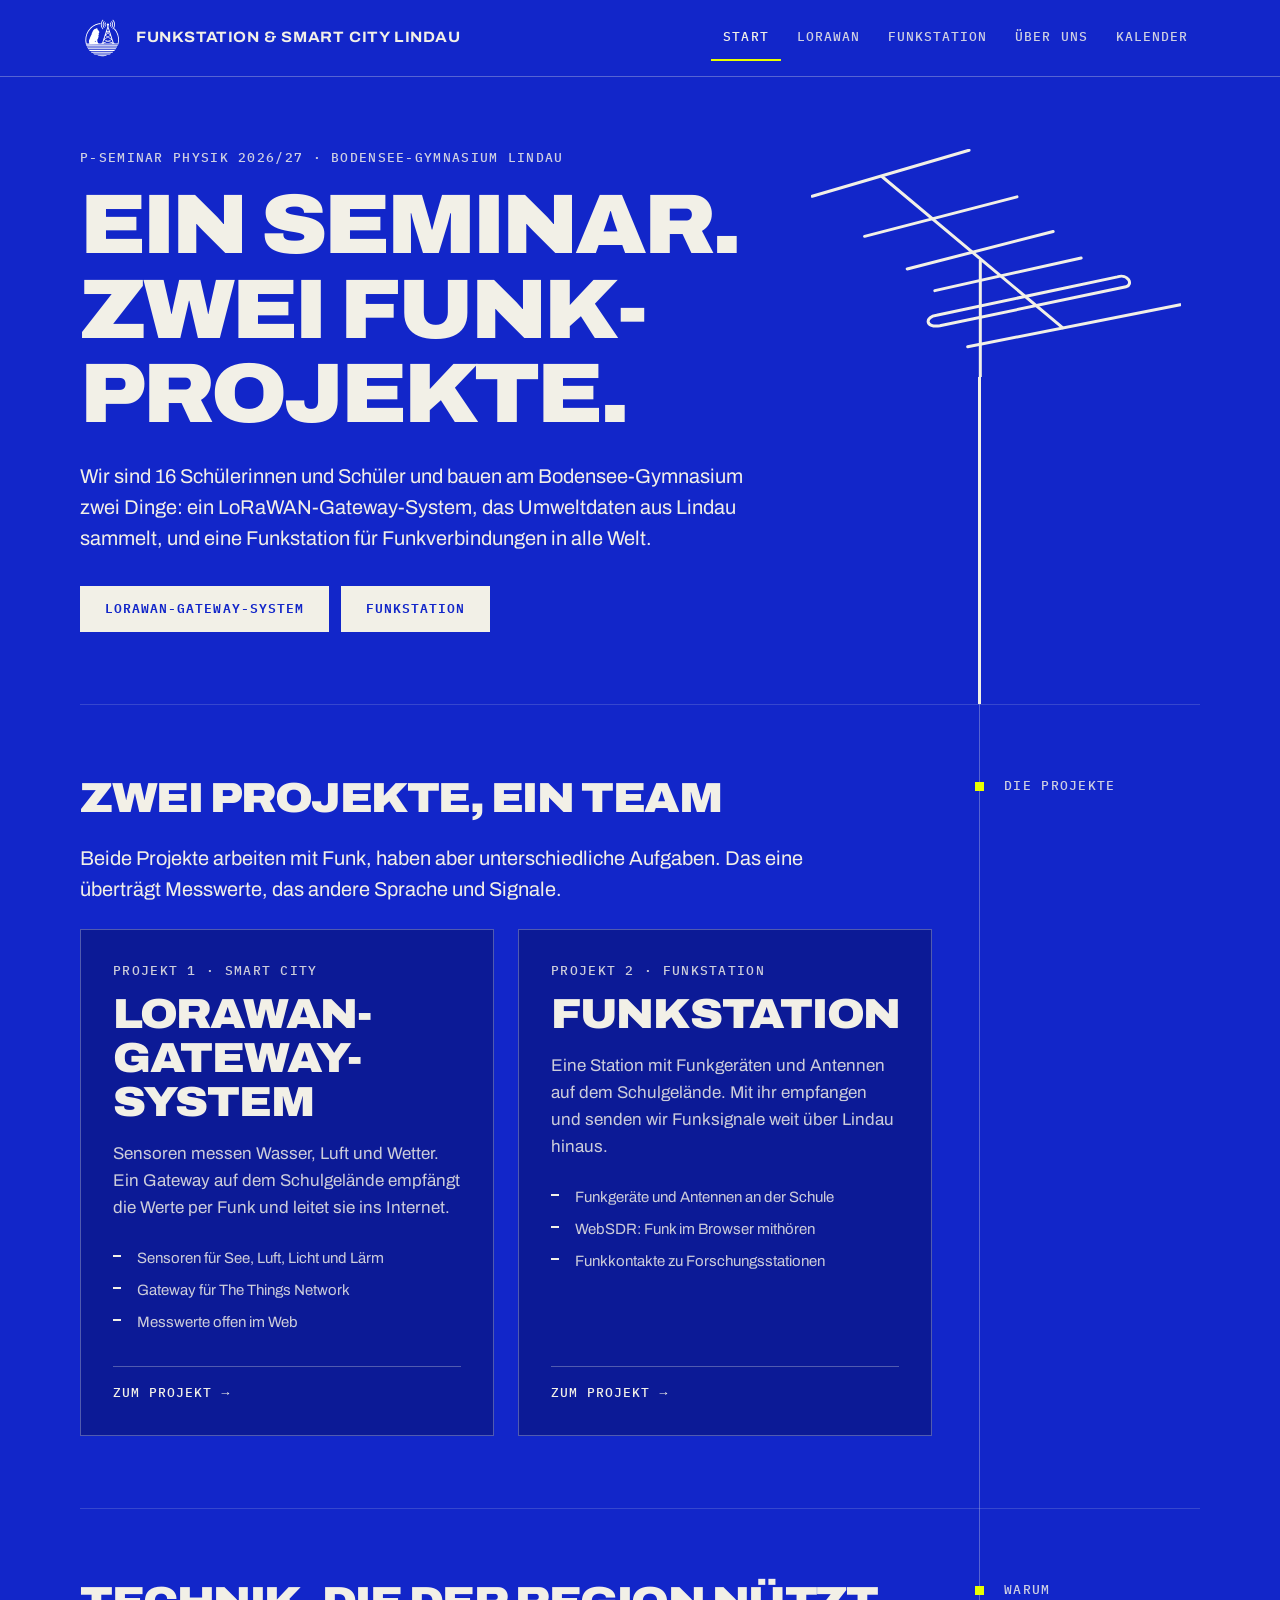
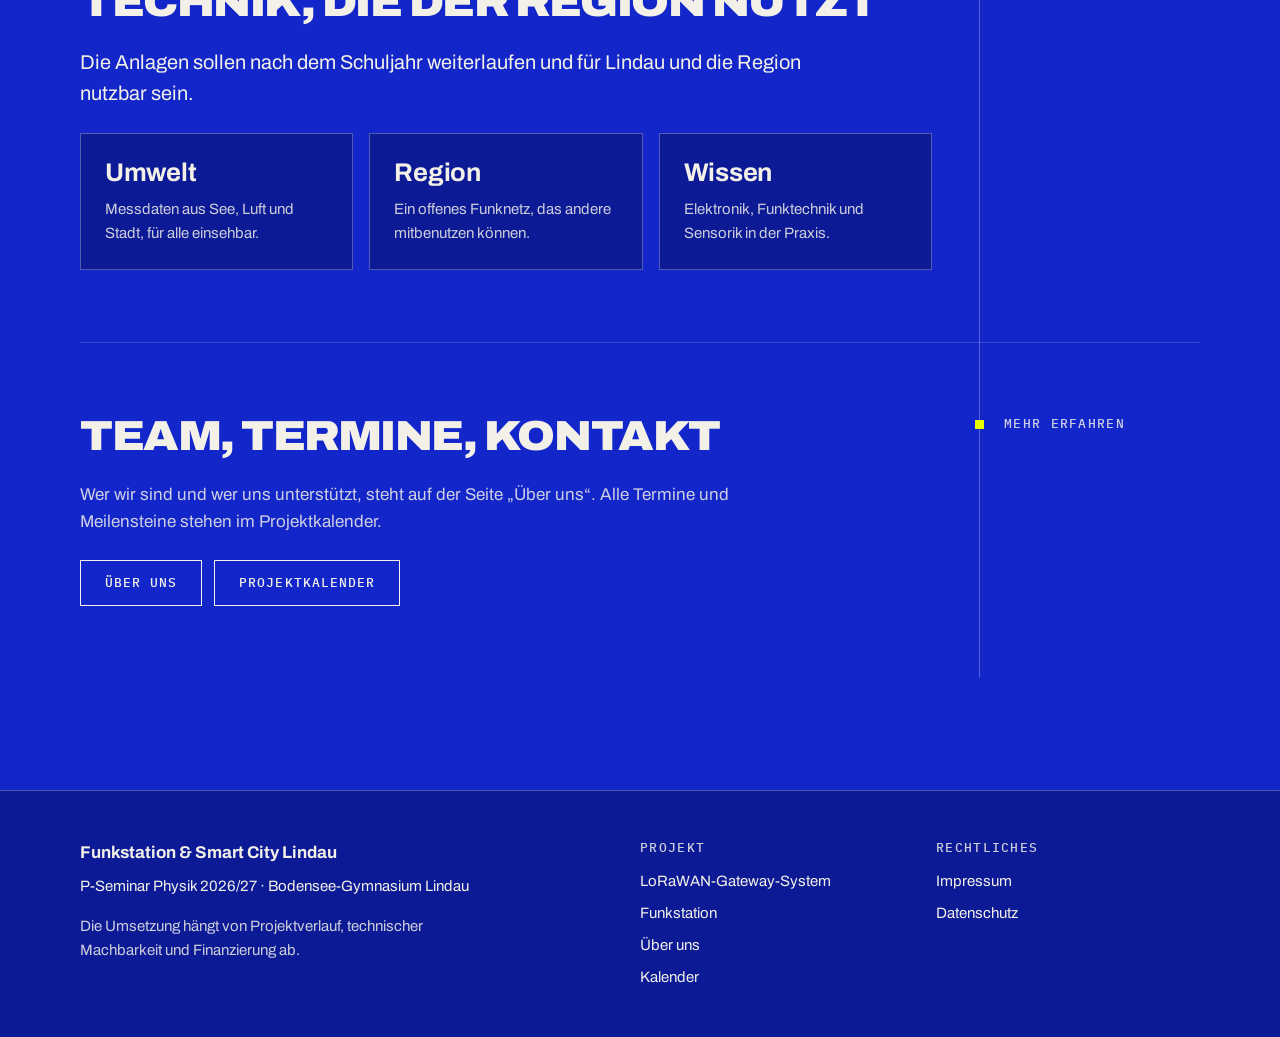
==== index.html @ a776b99c "initial commit" ====
<!doctype html>
<html lang="de">
  <head>
    <meta charset="UTF-8" />
    <meta name="viewport" content="width=device-width, initial-scale=1.0" />
    <meta name="theme-color" content="#1226c9" />
    <meta
      name="description"
      content="Das P-Seminar Physik am Bodensee-Gymnasium Lindau baut zwei Projekte: ein LoRaWAN-Gateway-System für Umweltdaten und eine Funkstation."
    />
    <title>Funkstation &amp; Smart City Lindau — Zwei Funkprojekte am Bodensee-Gymnasium</title>
    <link rel="icon" type="image/svg+xml" href="logoblue.svg" />
    <meta property="og:type" content="website" />
    <meta property="og:site_name" content="Funkstation &amp; Smart City Lindau" />
    <meta property="og:locale" content="de_DE" />
    <meta property="og:title" content="Funkstation &amp; Smart City Lindau" />
    <meta
      property="og:description"
      content="Zwei Projekte des P-Seminars Physik am Bodensee-Gymnasium Lindau: ein LoRaWAN-Gateway-System für Umweltdaten und eine Funkstation."
    />
    <link rel="stylesheet" href="assets/fonts/fonts.css" />
    <link rel="stylesheet" href="assets/css/tokens.css" />
    <link rel="stylesheet" href="assets/css/base.css" />
    <link rel="stylesheet" href="assets/css/content.css" />
    <link rel="stylesheet" href="assets/css/home.css" />
    <script src="assets/js/site.js" defer></script>
  </head>
  <body>
    <a class="skip-link" href="#main">Zum Inhalt springen</a>

    <header class="site-header">
      <div class="shell site-header__inner">
        <a class="brand" href="index.html">
          <img class="brand__mark" src="logoblue.svg" width="44" height="44" alt="" />
          <span>Funkstation &amp; Smart City Lindau</span>
        </a>
        <button class="btn nav-toggle" type="button" aria-expanded="false" aria-controls="site-nav">Menü</button>
        <nav class="site-nav" id="site-nav" aria-label="Hauptnavigation">
          <a href="index.html" aria-current="page">Start</a>
          <a href="lorawan.html">LoRaWAN</a>
          <a href="funkstation.html">Funkstation</a>
          <a href="ueber-uns.html">Über uns</a>
          <a href="kalender.html">Kalender</a>
        </nav>
      </div>
    </header>

    <main id="main">
      <div class="shell hero">
        <div class="hero__copy">
          <p class="label">P-Seminar Physik 2026/27 · Bodensee-Gymnasium Lindau</p>
          <h1>Ein Seminar. Zwei Funk&shy;projekte.</h1>
          <p class="lead">
            Wir sind 16 Schülerinnen und Schüler und bauen am Bodensee-Gymnasium zwei Dinge: ein
            LoRaWAN-Gateway-System, das Umweltdaten aus Lindau sammelt, und eine Funkstation für
            Funkverbindungen in alle Welt.
          </p>
          <div class="btn-row">
            <a class="btn btn--solid" href="lorawan.html">LoRaWAN-Gateway-System</a>
            <a class="btn btn--solid" href="funkstation.html">Funkstation</a>
          </div>
        </div>

        <div class="hero__antenna" aria-hidden="true">
          <svg viewBox="0 0 618 380" fill="none" stroke="currentColor" stroke-width="3" stroke-linecap="round">
            <path d="M118.19 45.8074L419.19 297.806" vector-effect="non-scaling-stroke" />
            <path d="M2.00049 78.7375L263.391 2.00052" vector-effect="non-scaling-stroke" />
            <path d="M89.2905 145.574L343.331 79.7176" vector-effect="non-scaling-stroke" />
            <path d="M160.33 199.975L403.62 137.556" vector-effect="non-scaling-stroke" />
            <path d="M206.41 236.051L450.26 181.649" vector-effect="non-scaling-stroke" />
            <path
              d="M209.271 277.089L510.8 213.146C528.02 207.509 538.061 225.461 524.951 229.754L214.771 294.608C190.011 298.642 189.491 279.36 209.271 277.089Z"
              vector-effect="non-scaling-stroke"
            />
            <path d="M615.378 259.601L261.151 329.607" vector-effect="non-scaling-stroke" />
            <path d="M282.19 185.806V380" vector-effect="non-scaling-stroke" />
          </svg>
        </div>
      </div>

      <div class="shell">
        <div class="track">
          <div class="track__line" aria-hidden="true"><span class="track__fill"></span></div>

          <section class="section" aria-labelledby="projekte-title">
            <p class="label section__label">Die Projekte</p>
            <div class="section__body">
              <h2 id="projekte-title">Zwei Projekte, ein Team</h2>
              <p class="lead">
                Beide Projekte arbeiten mit Funk, haben aber unterschiedliche Aufgaben. Das eine überträgt
                Messwerte, das andere Sprache und Signale.
              </p>

              <div class="projects">
                <a class="project" href="lorawan.html">
                  <span class="label">Projekt 1 · Smart City</span>
                  <h3>LoRaWAN-Gateway-System</h3>
                  <p>
                    Sensoren messen Wasser, Luft und Wetter. Ein Gateway auf dem Schulgelände empfängt die
                    Werte per Funk und leitet sie ins Internet.
                  </p>
                  <ul class="bullets">
                    <li>Sensoren für See, Luft, Licht und Lärm</li>
                    <li>Gateway für The Things Network</li>
                    <li>Messwerte offen im Web</li>
                  </ul>
                  <span class="project__more">Zum Projekt →</span>
                </a>

                <a class="project" href="funkstation.html">
                  <span class="label">Projekt 2 · Funkstation</span>
                  <h3>Funkstation</h3>
                  <p>
                    Eine Station mit Funkgeräten und Antennen auf dem Schulgelände. Mit ihr empfangen und
                    senden wir Funksignale weit über Lindau hinaus.
                  </p>
                  <ul class="bullets">
                    <li>Funkgeräte und Antennen an der Schule</li>
                    <li>WebSDR: Funk im Browser mithören</li>
                    <li>Funkkontakte zu Forschungsstationen</li>
                  </ul>
                  <span class="project__more">Zum Projekt →</span>
                </a>
              </div>
            </div>
          </section>

          <section class="section" aria-labelledby="warum-title">
            <p class="label section__label">Warum</p>
            <div class="section__body">
              <h2 id="warum-title">Technik, die der Region nützt</h2>
              <p class="lead">
                Die Anlagen sollen nach dem Schuljahr weiterlaufen und für Lindau und die Region nutzbar
                sein.
              </p>
              <div class="card-grid">
                <div class="card">
                  <h3>Umwelt</h3>
                  <p>Messdaten aus See, Luft und Stadt, für alle einsehbar.</p>
                </div>
                <div class="card">
                  <h3>Region</h3>
                  <p>Ein offenes Funknetz, das andere mitbenutzen können.</p>
                </div>
                <div class="card">
                  <h3>Wissen</h3>
                  <p>Elektronik, Funktechnik und Sensorik in der Praxis.</p>
                </div>
              </div>
            </div>
          </section>

          <section class="section" aria-labelledby="mitmachen-title">
            <p class="label section__label">Mehr erfahren</p>
            <div class="section__body">
              <h2 id="mitmachen-title">Team, Termine, Kontakt</h2>
              <p>
                Wer wir sind und wer uns unterstützt, steht auf der Seite „Über uns“. Alle Termine und
                Meilensteine stehen im Projektkalender.
              </p>
              <div class="btn-row">
                <a class="btn" href="ueber-uns.html">Über uns</a>
                <a class="btn" href="kalender.html">Projektkalender</a>
              </div>
            </div>
          </section>
        </div>
      </div>
    </main>

    <footer class="site-footer">
      <div class="shell site-footer__inner">
        <div class="site-footer__about">
          <p class="site-footer__title">Funkstation &amp; Smart City Lindau</p>
          <p>P-Seminar Physik 2026/27 · Bodensee-Gymnasium Lindau</p>
          <p class="site-footer__note">
            Die Umsetzung hängt von Projektverlauf, technischer Machbarkeit und Finanzierung ab.
          </p>
        </div>
        <nav aria-label="Projekt">
          <p class="label">Projekt</p>
          <ul>
            <li><a href="lorawan.html">LoRaWAN-Gateway-System</a></li>
            <li><a href="funkstation.html">Funkstation</a></li>
            <li><a href="ueber-uns.html">Über uns</a></li>
            <li><a href="kalender.html">Kalender</a></li>
          </ul>
        </nav>
        <nav aria-label="Rechtliches">
          <p class="label">Rechtliches</p>
          <ul>
            <li><a href="impressum.html">Impressum</a></li>
            <li><a href="datenschutz.html">Datenschutz</a></li>
          </ul>
        </nav>
      </div>
    </footer>
  </body>
</html>
---- assets/fonts/fonts.css ----
/* Schriften liegen lokal. Vorher lud jede Seite vier Dateien von Google; mit dem
   eigenen Hosting entfällt die fremde Verbindung — und damit auch die
   Datenübertragung an Dritte, die im Datenschutz genannt werden müsste. */

@font-face {
  font-family: "Archivo";
  font-style: normal;
  font-weight: 100 900;
  font-stretch: 75% 125%;
  font-display: swap;
  src: url("archivo-var-latin.woff2") format("woff2");
  unicode-range: U+0000-00FF, U+0131, U+0152-0153, U+02BB-02BC, U+02C6, U+02DA, U+02DC, U+0304,
    U+0308, U+0329, U+2000-206F, U+20AC, U+2122, U+2191, U+2193, U+2212, U+2215, U+FEFF, U+FFFD;
}

@font-face {
  font-family: "IBM Plex Mono";
  font-style: normal;
  font-weight: 400;
  font-display: swap;
  src: url("plex-mono-400-latin.woff2") format("woff2");
  unicode-range: U+0000-00FF, U+0131, U+0152-0153, U+02BB-02BC, U+02C6, U+02DA, U+02DC, U+0304,
    U+0308, U+0329, U+2000-206F, U+20AC, U+2122, U+2191, U+2193, U+2212, U+2215, U+FEFF, U+FFFD;
}

@font-face {
  font-family: "IBM Plex Mono";
  font-style: normal;
  font-weight: 500;
  font-display: swap;
  src: url("plex-mono-500-latin.woff2") format("woff2");
  unicode-range: U+0000-00FF, U+0131, U+0152-0153, U+02BB-02BC, U+02C6, U+02DA, U+02DC, U+0304,
    U+0308, U+0329, U+2000-206F, U+20AC, U+2122, U+2191, U+2193, U+2212, U+2215, U+FEFF, U+FFFD;
}

@font-face {
  font-family: "IBM Plex Mono";
  font-style: normal;
  font-weight: 600;
  font-display: swap;
  src: url("plex-mono-600-latin.woff2") format("woff2");
  unicode-range: U+0000-00FF, U+0131, U+0152-0153, U+02BB-02BC, U+02C6, U+02DA, U+02DC, U+0304,
    U+0308, U+0329, U+2000-206F, U+20AC, U+2122, U+2191, U+2193, U+2212, U+2215, U+FEFF, U+FFFD;
}
---- assets/css/tokens.css ----
/* ==========================================================================
   Design-Tokens — Funkstation & Smart City Lindau
   Farben, Schrift, Abstände und Maße für alle Seiten.
   ========================================================================== */

:root {
  /* Farbe: Blau ist die Fläche, Papier die Schrift, Gelb nur der Akzent. */
  --blue: #1226c9;
  --blue-deep: #0c1a96;
  --blue-light: #2f45e0;
  --paper: #f2f0e7;
  --paper-dim: #e4e1d5;
  --ink: #0a0a0b;
  --muted: #5e5d57;
  --signal: #e9ff00;
  --lavender: #cfd8ff;
  --danger: #c4281c;

  --text: var(--paper);
  --text-soft: rgba(242, 240, 231, 0.84);
  --line: rgba(242, 240, 231, 0.3);
  --line-soft: rgba(242, 240, 231, 0.16);

  /* Schrift */
  --font-display: "Archivo", "Segoe UI", system-ui, sans-serif;
  --font-mono: "IBM Plex Mono", "Cascadia Mono", Consolas, monospace;

  --text-xs: 13px;
  --text-sm: 15px;
  --text-base: 17px;
  --text-lg: 20px;
  --text-xl: clamp(22px, 2vw, 26px);
  --text-2xl: clamp(28px, 3.4vw, 42px);
  --text-3xl: clamp(38px, 5.6vw, 72px);
  --text-hero: clamp(42px, 6.6vw, 92px);

  /* Abstände: eine Skala, keine Einzelwerte in den Komponenten. */
  --space-1: 4px;
  --space-2: 8px;
  --space-3: 12px;
  --space-4: 16px;
  --space-5: 24px;
  --space-6: 32px;
  --space-7: 48px;
  --space-8: 72px;
  --space-9: 112px;

  /* Maße */
  --shell: 1200px;
  --page-pad: clamp(20px, 4vw, 40px);
  --measure: 66ch;
  --control: 46px;

  /* Bewegung */
  --ease: cubic-bezier(0.22, 0.68, 0.16, 1);
  --dur: 180ms;
}
---- assets/css/base.css ----
/* ==========================================================================
   Basis — Reset, Typografie, Kopf- und Fußzeile, Buttons.
   Wird von jeder Seite geladen; setzt tokens.css voraus.
   ========================================================================== */

*,
*::before,
*::after {
  box-sizing: border-box;
}

html {
  background: var(--blue);
  scroll-behavior: smooth;
  -webkit-text-size-adjust: 100%;
}

body {
  display: flex;
  flex-direction: column;
  min-height: 100dvh;
  margin: 0;
  background: var(--blue);
  color: var(--text);
  font-family: var(--font-display);
  font-size: var(--text-base);
  line-height: 1.6;
  -webkit-font-smoothing: antialiased;
}

main {
  flex: 1;
}

h1,
h2,
h3,
p,
ul,
ol,
dl,
dd,
figure,
address {
  margin: 0;
}

ul,
ol {
  padding: 0;
  list-style: none;
}

img,
svg {
  display: block;
  max-width: 100%;
}

a {
  color: inherit;
  text-underline-offset: 0.2em;
}

address {
  font-style: normal;
}

::selection {
  background: var(--signal);
  color: var(--ink);
}

:focus-visible {
  outline: 2px solid var(--signal);
  outline-offset: 3px;
}

@media (prefers-reduced-motion: reduce) {
  html {
    scroll-behavior: auto;
  }

  *,
  *::before,
  *::after {
    transition-duration: 0.01ms !important;
  }
}

/* --------------------------------------------------------------------------
   Typografie
   -------------------------------------------------------------------------- */

h1,
h2 {
  font-weight: 900;
  font-stretch: 110%;
  line-height: 1;
  letter-spacing: -0.035em;
  text-transform: uppercase;
  text-wrap: balance;
}

h1 {
  font-size: var(--text-3xl);
}

h2 {
  font-size: var(--text-2xl);
}

h3 {
  font-size: var(--text-xl);
  font-weight: 700;
  line-height: 1.2;
  letter-spacing: -0.01em;
}

/* Kleine Beschriftung in Mono: Rubriken, Navigation, Tabellenköpfe. */
.label {
  font-family: var(--font-mono);
  font-size: var(--text-xs);
  font-weight: 500;
  line-height: 1.4;
  letter-spacing: 0.1em;
  text-transform: uppercase;
  color: var(--text-soft);
}

.lead {
  max-width: var(--measure);
  font-size: var(--text-lg);
  line-height: 1.55;
}

/* --------------------------------------------------------------------------
   Layout
   -------------------------------------------------------------------------- */

.shell {
  width: min(100%, var(--shell));
  margin-inline: auto;
  padding-inline: var(--page-pad);
}

.skip-link {
  position: fixed;
  top: var(--space-3);
  left: var(--space-3);
  z-index: 100;
  padding: var(--space-3) var(--space-4);
  background: var(--paper);
  color: var(--ink);
  font-family: var(--font-mono);
  font-size: var(--text-xs);
  text-decoration: none;
  transform: translateY(-200%);
}

.skip-link:focus {
  transform: none;
}

/* --------------------------------------------------------------------------
   Buttons
   -------------------------------------------------------------------------- */

.btn {
  display: inline-flex;
  align-items: center;
  justify-content: center;
  gap: var(--space-2);
  min-height: var(--control);
  padding: 0 var(--space-5);
  border: 1px solid var(--paper);
  border-radius: 0;
  background: transparent;
  color: var(--paper);
  font-family: var(--font-mono);
  font-size: var(--text-xs);
  font-weight: 500;
  letter-spacing: 0.08em;
  line-height: 1;
  text-transform: uppercase;
  text-decoration: none;
  cursor: pointer;
  transition:
    background var(--dur) var(--ease),
    color var(--dur) var(--ease),
    border-color var(--dur) var(--ease);
}

.btn:hover {
  background: var(--paper);
  color: var(--blue);
}

.btn--solid {
  background: var(--paper);
  color: var(--blue);
  font-weight: 600;
}

.btn--solid:hover {
  border-color: var(--signal);
  background: var(--signal);
  color: var(--ink);
}

.btn-row {
  display: flex;
  flex-wrap: wrap;
  gap: var(--space-3);
}

/* --------------------------------------------------------------------------
   Kopfzeile
   -------------------------------------------------------------------------- */

.site-header {
  border-bottom: 1px solid var(--line);
}

.site-header__inner {
  display: flex;
  align-items: center;
  justify-content: space-between;
  gap: var(--space-5);
  min-height: 76px;
}

.brand {
  display: flex;
  align-items: center;
  gap: var(--space-3);
  font-size: var(--text-sm);
  font-weight: 700;
  font-stretch: 108%;
  line-height: 1.15;
  letter-spacing: 0.04em;
  text-transform: uppercase;
  text-decoration: none;
}

.brand__mark {
  flex: none;
  width: 44px;
  height: 44px;
}

.site-nav {
  display: flex;
  gap: var(--space-1);
}

.site-nav a {
  display: flex;
  align-items: center;
  min-height: var(--control);
  padding: 0 var(--space-3);
  border-bottom: 2px solid transparent;
  font-family: var(--font-mono);
  font-size: var(--text-xs);
  font-weight: 500;
  letter-spacing: 0.08em;
  text-transform: uppercase;
  text-decoration: none;
  color: var(--text-soft);
  transition:
    color var(--dur) var(--ease),
    border-color var(--dur) var(--ease);
}

.site-nav a:hover {
  color: var(--paper);
  border-bottom-color: var(--line);
}

.site-nav a[aria-current="page"] {
  color: var(--paper);
  border-bottom-color: var(--signal);
}

.nav-toggle {
  display: none;
}

@media (max-width: 860px) {
  .site-header__inner {
    flex-wrap: wrap;
    row-gap: 0;
  }

  .brand {
    flex: 1;
    min-width: 0;
    min-height: 76px;
  }

  .nav-toggle {
    display: inline-flex;
  }

  .site-nav {
    display: none;
    flex-direction: column;
    flex-basis: 100%;
    gap: 0;
    padding-bottom: var(--space-4);
  }

  .site-nav.is-open {
    display: flex;
  }

  .site-nav a {
    padding: 0;
    border-bottom: 0;
    border-top: 1px solid var(--line-soft);
    font-size: var(--text-sm);
  }

  .site-nav a[aria-current="page"]::before {
    content: "";
    width: 8px;
    height: 8px;
    margin-right: var(--space-3);
    background: var(--signal);
  }
}

/* --------------------------------------------------------------------------
   Fußzeile
   -------------------------------------------------------------------------- */

.site-footer {
  margin-top: var(--space-9);
  border-top: 1px solid var(--line);
  background: var(--blue-deep);
  font-size: var(--text-sm);
}

.site-footer__inner {
  display: grid;
  grid-template-columns: minmax(0, 2fr) repeat(2, minmax(0, 1fr));
  gap: var(--space-6);
  padding-block: var(--space-7);
}

.site-footer__title {
  margin-bottom: var(--space-2);
  font-size: var(--text-base);
  font-weight: 700;
}

.site-footer__note {
  max-width: 44ch;
  margin-top: var(--space-4);
  color: var(--text-soft);
}

.site-footer .label {
  margin-bottom: var(--space-3);
}

.site-footer li + li {
  margin-top: var(--space-2);
}

.site-footer a {
  text-decoration: none;
}

.site-footer a:hover {
  text-decoration: underline;
}

@media (max-width: 720px) {
  .site-footer__inner {
    grid-template-columns: 1fr 1fr;
  }

  .site-footer__about {
    grid-column: 1 / -1;
  }
}
---- assets/css/content.css ----
/* ==========================================================================
   Inhalt — Seitenkopf, Leitung mit Abschnitten und die Bausteine darin.
   Für Startseite, Projektseiten, „Über uns" und die Rechtstexte.
   ========================================================================== */

:root {
  /* Abstand der Leitung zur rechten Kante. Rechts davon stehen die Rubriken. */
  --gutter: 220px;
}

/* --------------------------------------------------------------------------
   Seitenkopf der Unterseiten
   -------------------------------------------------------------------------- */

.page-head {
  padding-block: var(--space-8) var(--space-7);
}

.page-head h1 {
  max-width: 16ch;
  margin-top: var(--space-4);
}

.page-head .lead,
.page-head .btn-row {
  margin-top: var(--space-5);
}

/* --------------------------------------------------------------------------
   Leitung: eine Linie am rechten Rand, die beim Scrollen mitwächst.
   site.js setzt --progress (0 bis 1) auf .track.
   -------------------------------------------------------------------------- */

.track {
  position: relative;
}

.track__line {
  position: absolute;
  top: 0;
  bottom: 0;
  right: var(--gutter);
  width: 1px;
  background: var(--line);
}

.track__fill {
  position: absolute;
  inset: 0 -1px;
  background: var(--paper);
  transform: scaleY(var(--progress, 0));
  transform-origin: top;
}

.section {
  position: relative;
  display: grid;
  grid-template-columns: minmax(0, 1fr) var(--gutter);
  padding-block: var(--space-8);
  border-top: 1px solid var(--line-soft);
}

/* Knoten auf der Leitung, auf Höhe der Rubrik. */
.section::before {
  content: "";
  position: absolute;
  top: calc(var(--space-8) + 5px);
  right: calc(var(--gutter) - 4px);
  width: 9px;
  height: 9px;
  background: var(--signal);
}

.section__label {
  grid-column: 2;
  grid-row: 1;
  padding-left: var(--space-5);
}

.section__body {
  grid-column: 1;
  grid-row: 1;
  padding-right: var(--space-7);
}

.section__body > * + * {
  margin-top: var(--space-5);
}

.section__body > h2 + * {
  margin-top: var(--space-5);
}

.section__body > p {
  max-width: var(--measure);
  color: var(--text-soft);
}

.section__body > p.lead {
  color: var(--text);
}

@media (max-width: 860px) {
  :root {
    --gutter: 0px;
  }

  .track {
    padding-left: var(--space-5);
  }

  .track__line {
    right: auto;
    left: 0;
  }

  .section {
    display: block;
    padding-block: var(--space-7);
  }

  .section::before {
    top: calc(var(--space-7) + 5px);
    right: auto;
    left: calc(-1 * var(--space-5) - 4px);
  }

  .section__label {
    margin-bottom: var(--space-4);
    padding-left: 0;
  }

  .section__body {
    padding-right: 0;
  }
}

/* --------------------------------------------------------------------------
   Bausteine
   -------------------------------------------------------------------------- */

/* Begriff links, Erklärung rechts — für Messgrößen, Ziele, Eckdaten. */
.fact-list {
  max-width: 760px;
  border-top: 1px solid var(--line);
}

.fact-list > div {
  display: grid;
  grid-template-columns: minmax(0, 2fr) minmax(0, 3fr);
  gap: var(--space-5);
  padding-block: var(--space-4);
  border-bottom: 1px solid var(--line);
}

.fact-list dt {
  font-weight: 700;
}

.fact-list dd {
  color: var(--text-soft);
}

/* Nummerierte Schritte, z. B. der Weg der Daten. */
.steps {
  display: grid;
  grid-template-columns: repeat(auto-fit, minmax(180px, 1fr));
  gap: var(--space-4);
  counter-reset: step;
}

.steps li {
  padding: var(--space-5);
  border: 1px solid var(--line);
  counter-increment: step;
}

.steps li::before {
  content: counter(step);
  display: block;
  margin-bottom: var(--space-4);
  font-family: var(--font-mono);
  font-size: var(--text-xs);
  color: var(--signal);
}

.steps strong {
  display: block;
  font-size: var(--text-lg);
  line-height: 1.2;
}

.steps span {
  display: block;
  margin-top: var(--space-2);
  font-size: var(--text-sm);
  color: var(--text-soft);
}

/* Kacheln für kurze, gleichrangige Punkte. */
.card-grid {
  display: grid;
  grid-template-columns: repeat(auto-fit, minmax(240px, 1fr));
  gap: var(--space-4);
}

.card {
  padding: var(--space-5);
  border: 1px solid var(--line);
  background: var(--blue-deep);
}

.card p {
  margin-top: var(--space-2);
  font-size: var(--text-sm);
  color: var(--text-soft);
}

/* Hinweis mit gelber Kante: Einschränkungen und Vorbehalte. */
.notice {
  max-width: var(--measure);
  padding: var(--space-4) var(--space-5);
  border-left: 3px solid var(--signal);
  background: var(--blue-deep);
  font-size: var(--text-sm);
}

.bullets {
  max-width: var(--measure);
  color: var(--text-soft);
}

.bullets li {
  position: relative;
  padding-left: var(--space-5);
}

.bullets li + li {
  margin-top: var(--space-2);
}

.bullets li::before {
  content: "";
  position: absolute;
  top: 0.62em;
  left: 0;
  width: 8px;
  height: 2px;
  background: var(--paper);
}

@media (max-width: 560px) {
  .fact-list > div {
    grid-template-columns: 1fr;
    gap: var(--space-1);
  }
}

/* --------------------------------------------------------------------------
   Fließtext der Rechtstexte
   -------------------------------------------------------------------------- */

.prose {
  max-width: var(--measure);
}

.prose section {
  padding-block: var(--space-6);
  border-top: 1px solid var(--line-soft);
}

.prose h2 {
  font-size: var(--text-xl);
  letter-spacing: -0.01em;
}

.prose h2 ~ * {
  margin-top: var(--space-4);
}

.prose p,
.prose address {
  color: var(--text-soft);
}
---- assets/css/home.css ----
/* ==========================================================================
   Startseite — Hero mit Antenne und die beiden Projekte.
   ========================================================================== */

:root {
  /* Die Antennenskizze ist 618 px breit, ihr Mast steht bei x = 282,19.
     Mit diesen Werten sitzt der Mast genau auf der Leitung darunter. */
  --antenna-scale: 0.6;
  --antenna-width: calc(618px * var(--antenna-scale));
  --mast-x: calc(282.19px * var(--antenna-scale));
}

.hero {
  display: grid;
  grid-template-columns: minmax(0, 1fr) calc(var(--mast-x) + var(--gutter));
  column-gap: var(--space-6);
}

.hero__copy {
  padding-block: var(--space-8);
}

.hero h1 {
  margin-top: var(--space-4);
  font-size: var(--text-hero);
}

.hero .lead {
  margin-top: var(--space-5);
}

.hero .btn-row {
  margin-top: var(--space-6);
}

/* Skizze oben, darunter verlängert ein Strich den Mast bis zur Leitung. */
.hero__antenna {
  display: flex;
  flex-direction: column;
  width: var(--antenna-width);
  padding-top: var(--space-8);
  color: var(--paper);
}

.hero__antenna::after {
  content: "";
  flex: 1;
  width: 3px;
  margin-left: calc(var(--mast-x) - 2px);
  background: currentColor;
}

@media (max-width: 860px) {
  .hero {
    display: block;
  }

  .hero__copy {
    padding-block: var(--space-7);
  }

  .hero__antenna {
    display: none;
  }
}

/* --------------------------------------------------------------------------
   Die zwei Projekte
   -------------------------------------------------------------------------- */

.projects {
  display: grid;
  grid-template-columns: repeat(2, minmax(0, 1fr));
  gap: var(--space-5);
}

.project {
  display: flex;
  flex-direction: column;
  padding: var(--space-6);
  border: 1px solid var(--line);
  background: var(--blue-deep);
  text-decoration: none;
  transition:
    border-color var(--dur) var(--ease),
    background var(--dur) var(--ease);
}

.project:hover {
  border-color: var(--paper);
  background: var(--blue-light);
}

.project h3 {
  margin-top: var(--space-3);
  font-size: var(--text-2xl);
  font-weight: 900;
  font-stretch: 110%;
  line-height: 1.05;
  letter-spacing: -0.03em;
  text-transform: uppercase;
  hyphens: auto;
}

.project p {
  margin-top: var(--space-4);
  color: var(--text-soft);
}

.project .bullets {
  margin-block: var(--space-5) var(--space-6);
  font-size: var(--text-sm);
}

.project__more {
  margin-top: auto;
  padding-top: var(--space-4);
  border-top: 1px solid var(--line);
  font-family: var(--font-mono);
  font-size: var(--text-xs);
  font-weight: 500;
  letter-spacing: 0.08em;
  text-transform: uppercase;
  color: var(--paper);
}

@media (max-width: 1000px) {
  .projects {
    grid-template-columns: 1fr;
  }
}
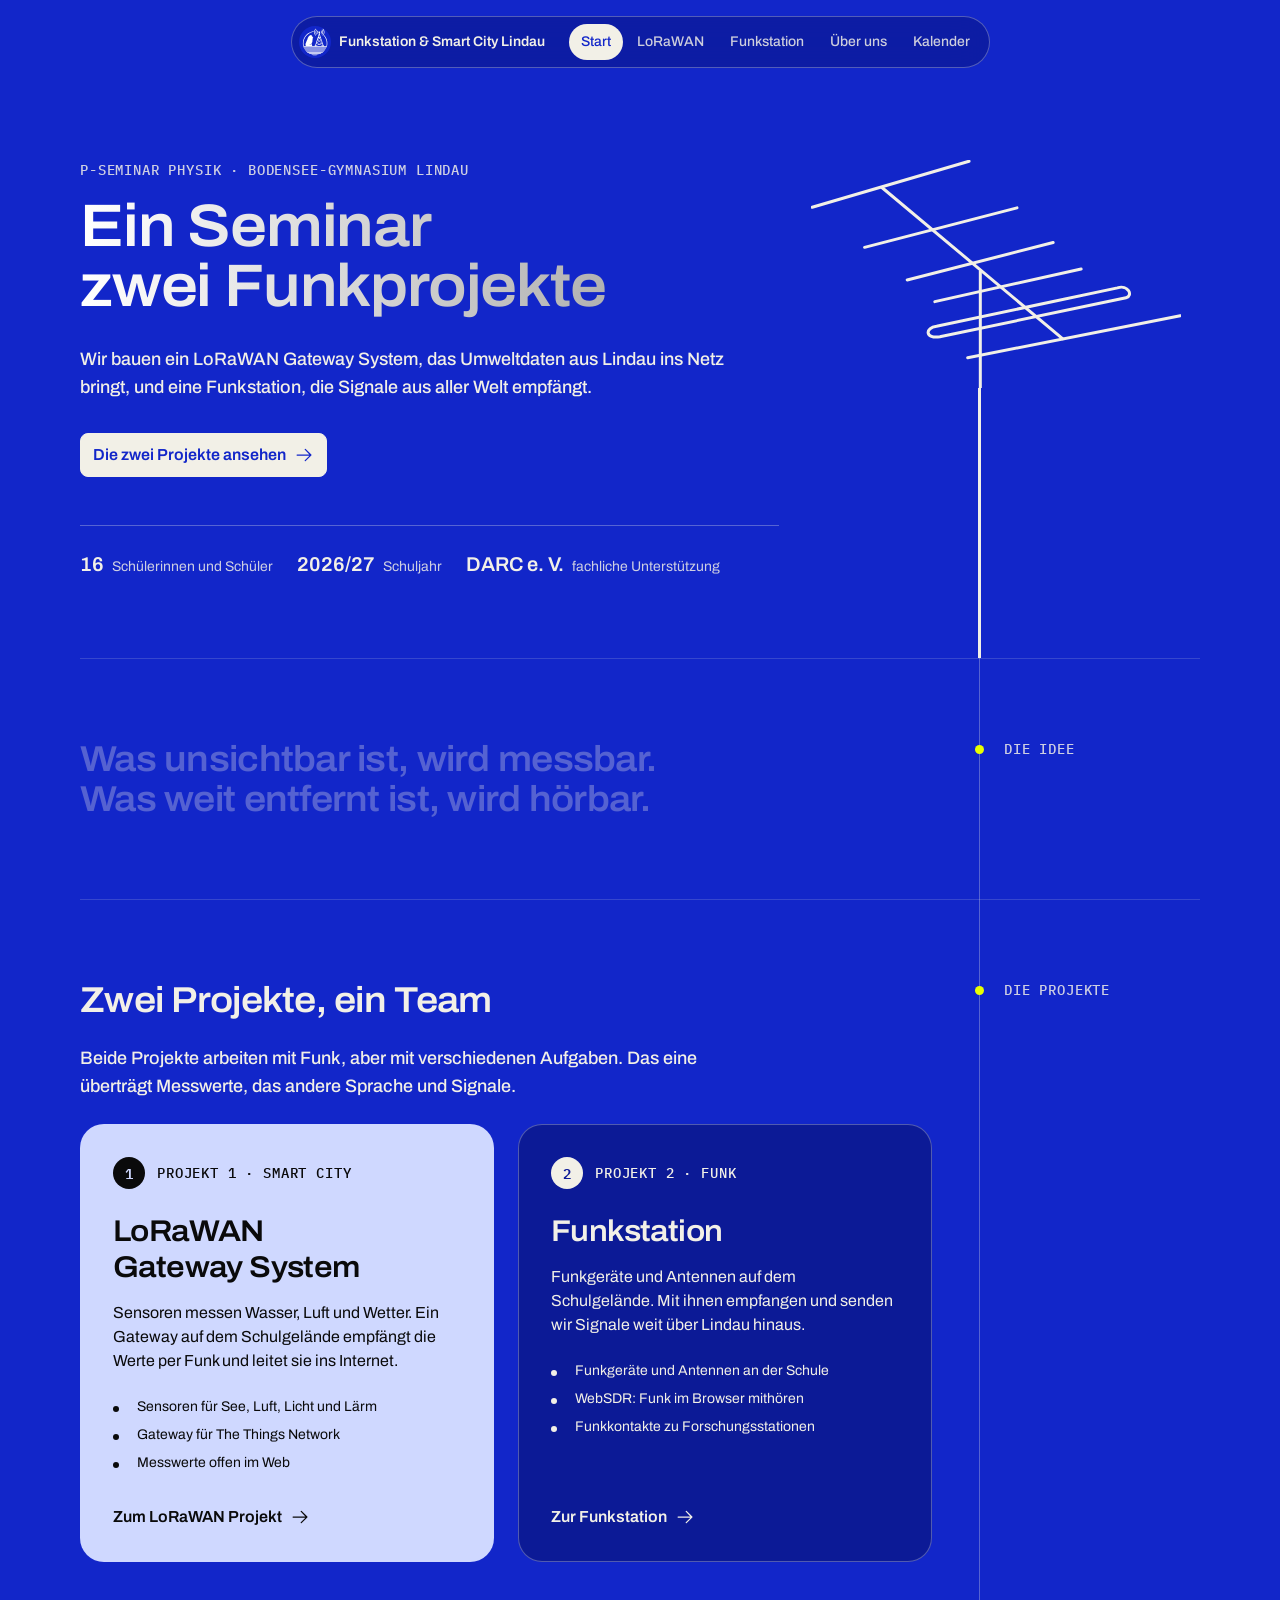
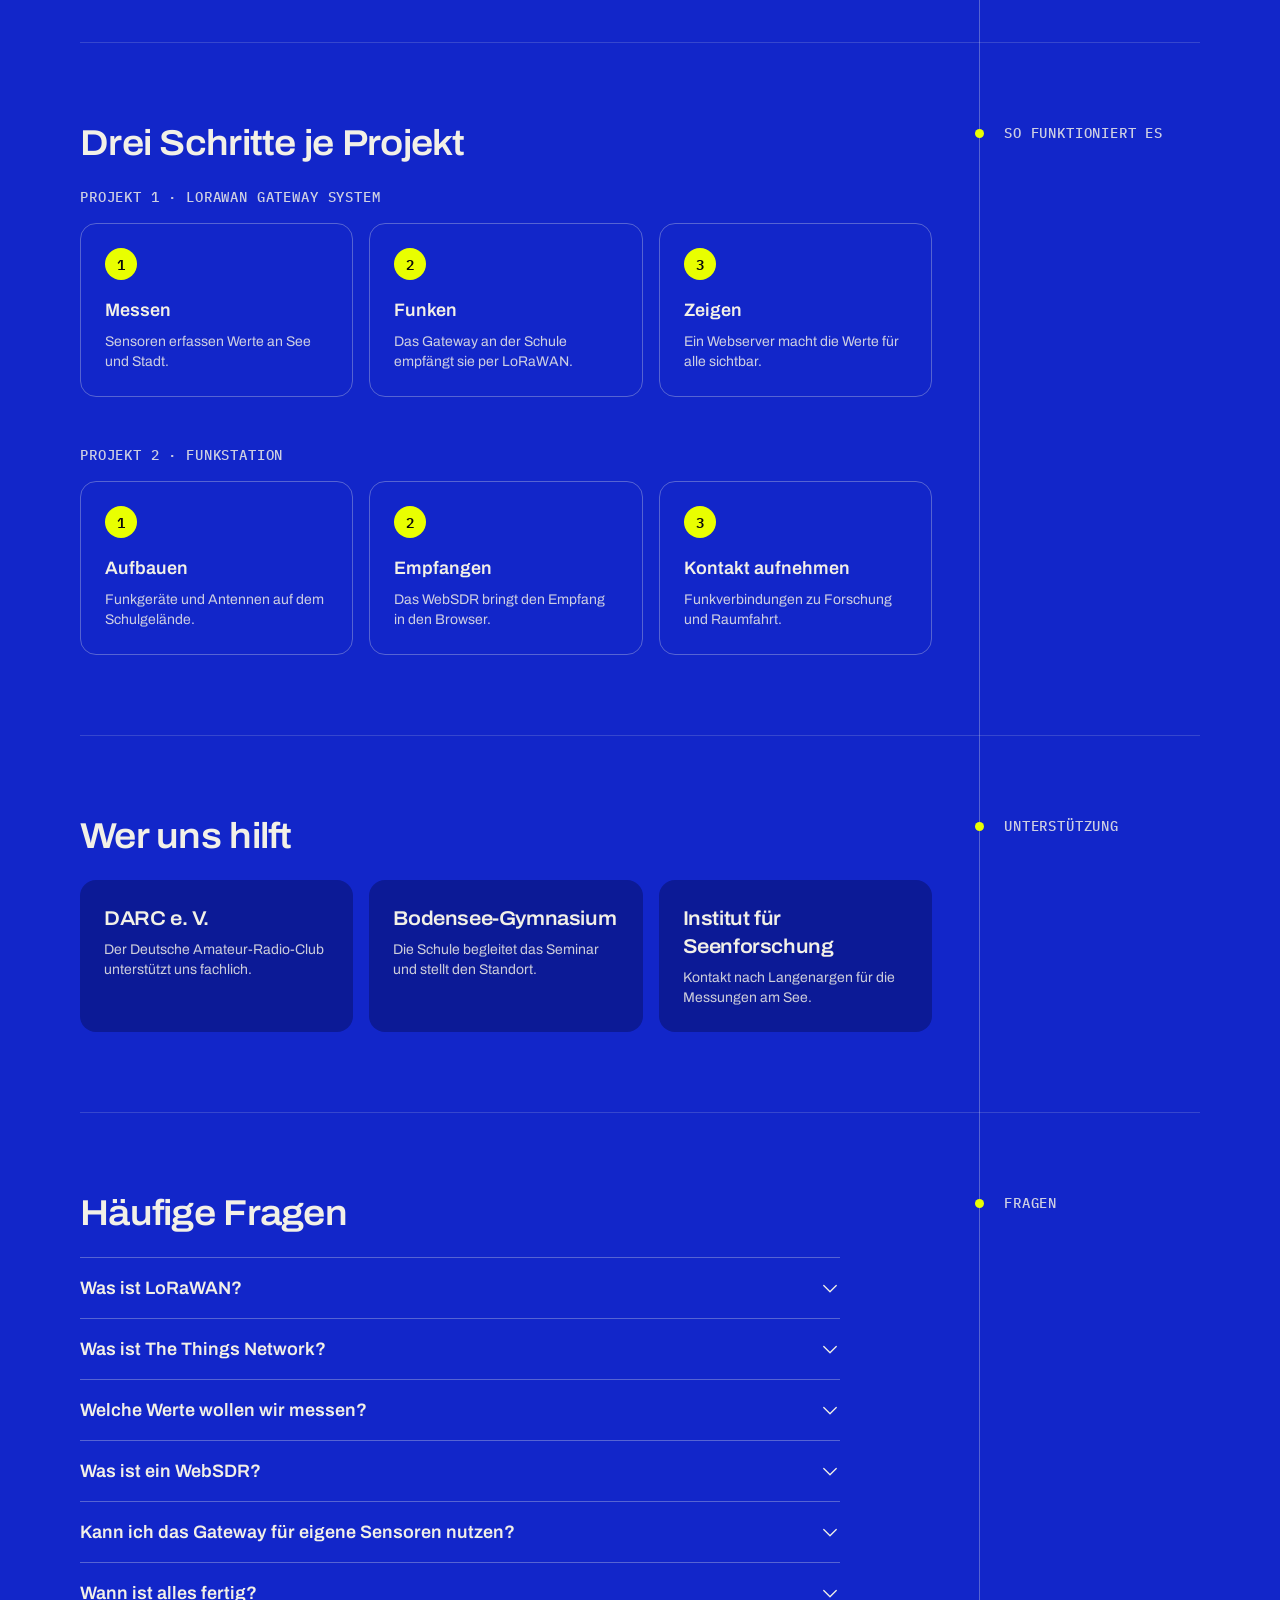
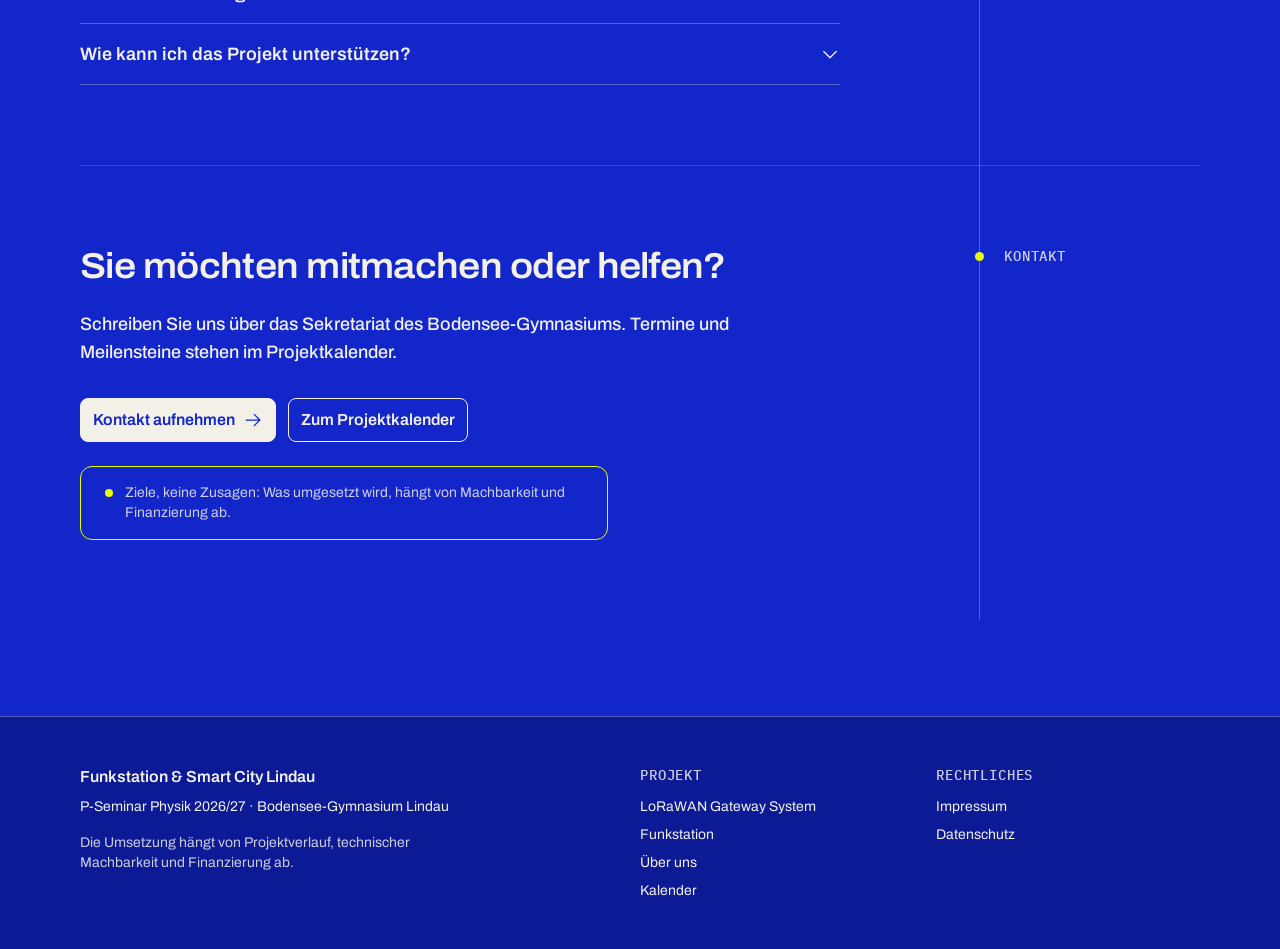
==== commit 901ab8b4: "Rebuild start page around the two projects Co-Authored-By: Claude Opus 5.5 <noreply@anthropic.com>" ====
--- a/index.html
+++ b/index.html
@@ -6,7 +6,7 @@
     <meta name="theme-color" content="#1226c9" />
     <meta
       name="description"
-      content="Das P-Seminar Physik am Bodensee-Gymnasium Lindau baut zwei Projekte: ein LoRaWAN-Gateway-System für Umweltdaten und eine Funkstation."
+      content="Das P-Seminar Physik am Bodensee-Gymnasium Lindau baut zwei Projekte: ein LoRaWAN Gateway System für Umweltdaten und eine Funkstation."
     />
     <title>Funkstation &amp; Smart City Lindau — Zwei Funkprojekte am Bodensee-Gymnasium</title>
     <link rel="icon" type="image/svg+xml" href="logoblue.svg" />
@@ -16,7 +16,7 @@
     <meta property="og:title" content="Funkstation &amp; Smart City Lindau" />
     <meta
       property="og:description"
-      content="Zwei Projekte des P-Seminars Physik am Bodensee-Gymnasium Lindau: ein LoRaWAN-Gateway-System für Umweltdaten und eine Funkstation."
+      content="Zwei Projekte des P-Seminars Physik am Bodensee-Gymnasium Lindau: ein LoRaWAN Gateway System für Umweltdaten und eine Funkstation."
     />
     <link rel="stylesheet" href="assets/fonts/fonts.css" />
     <link rel="stylesheet" href="assets/css/tokens.css" />
@@ -29,12 +29,14 @@
     <a class="skip-link" href="#main">Zum Inhalt springen</a>
 
     <header class="site-header">
-      <div class="shell site-header__inner">
+      <div class="site-header__inner">
         <a class="brand" href="index.html">
-          <img class="brand__mark" src="logoblue.svg" width="44" height="44" alt="" />
+          <img class="brand__mark" src="logoblue.svg" width="32" height="32" alt="" />
           <span>Funkstation &amp; Smart City Lindau</span>
         </a>
-        <button class="btn nav-toggle" type="button" aria-expanded="false" aria-controls="site-nav">Menü</button>
+        <button class="nav-toggle" type="button" aria-expanded="false" aria-controls="site-nav" aria-label="Menü öffnen">
+          <span></span><span></span>
+        </button>
         <nav class="site-nav" id="site-nav" aria-label="Hauptnavigation">
           <a href="index.html" aria-current="page">Start</a>
           <a href="lorawan.html">LoRaWAN</a>
@@ -48,17 +50,20 @@
     <main id="main">
       <div class="shell hero">
         <div class="hero__copy">
-          <p class="label">P-Seminar Physik 2026/27 · Bodensee-Gymnasium Lindau</p>
-          <h1>Ein Seminar. Zwei Funk&shy;projekte.</h1>
+          <p class="label">P-Seminar Physik · Bodensee-Gymnasium Lindau</p>
+          <h1>Ein Seminar<br />zwei Funkprojekte</h1>
           <p class="lead">
-            Wir sind 16 Schülerinnen und Schüler und bauen am Bodensee-Gymnasium zwei Dinge: ein
-            LoRaWAN-Gateway-System, das Umweltdaten aus Lindau sammelt, und eine Funkstation für
-            Funkverbindungen in alle Welt.
+            Wir bauen ein LoRaWAN Gateway System, das Umweltdaten aus Lindau ins Netz bringt, und eine
+            Funkstation, die Signale aus aller Welt empfängt.
           </p>
           <div class="btn-row">
-            <a class="btn btn--solid" href="lorawan.html">LoRaWAN-Gateway-System</a>
-            <a class="btn btn--solid" href="funkstation.html">Funkstation</a>
+            <a class="btn btn--solid" href="#projekte">Die zwei Projekte ansehen <svg class="icon" viewBox="0 0 256 256" aria-hidden="true"><path d="M221.66,133.66l-72,72a8,8,0,0,1-11.32-11.32L196.69,136H40a8,8,0,0,1,0-16H196.69L138.34,61.66a8,8,0,0,1,11.32-11.32l72,72A8,8,0,0,1,221.66,133.66Z"/></svg></a>
           </div>
+          <ul class="proof" aria-label="Eckdaten">
+            <li><strong>16</strong> Schülerinnen und Schüler</li>
+            <li><strong>2026/27</strong> Schuljahr</li>
+            <li><strong>DARC e.&nbsp;V.</strong> fachliche Unterstützung</li>
+          </ul>
         </div>
 
         <div class="hero__antenna" aria-hidden="true">
@@ -82,19 +87,28 @@
         <div class="track">
           <div class="track__line" aria-hidden="true"><span class="track__fill"></span></div>
 
-          <section class="section" aria-labelledby="projekte-title">
+          <section class="section" aria-label="Unsere Idee">
+            <p class="label section__label">Die Idee</p>
+            <div class="section__body">
+              <p class="heading-3 tagline" data-words>
+                Was unsichtbar ist, wird messbar. Was weit entfernt ist, wird hörbar.
+              </p>
+            </div>
+          </section>
+
+          <section class="section" id="projekte" aria-labelledby="projekte-title">
             <p class="label section__label">Die Projekte</p>
-            <div class="section__body">
+            <div class="section__body" data-reveal>
               <h2 id="projekte-title">Zwei Projekte, ein Team</h2>
               <p class="lead">
-                Beide Projekte arbeiten mit Funk, haben aber unterschiedliche Aufgaben. Das eine überträgt
+                Beide Projekte arbeiten mit Funk, aber mit verschiedenen Aufgaben. Das eine überträgt
                 Messwerte, das andere Sprache und Signale.
               </p>
 
               <div class="projects">
-                <a class="project" href="lorawan.html">
-                  <span class="label">Projekt 1 · Smart City</span>
-                  <h3>LoRaWAN-Gateway-System</h3>
+                <a class="project project--lorawan" href="lorawan.html">
+                  <span class="project__no"><b><span>1</span></b>Projekt 1 · Smart City</span>
+                  <h3>LoRaWAN Gateway System</h3>
                   <p>
                     Sensoren messen Wasser, Luft und Wetter. Ein Gateway auf dem Schulgelände empfängt die
                     Werte per Funk und leitet sie ins Internet.
@@ -104,64 +118,123 @@
                     <li>Gateway für The Things Network</li>
                     <li>Messwerte offen im Web</li>
                   </ul>
-                  <span class="project__more">Zum Projekt →</span>
+                  <span class="project__more">Zum LoRaWAN Projekt <svg class="icon" viewBox="0 0 256 256" aria-hidden="true"><path d="M221.66,133.66l-72,72a8,8,0,0,1-11.32-11.32L196.69,136H40a8,8,0,0,1,0-16H196.69L138.34,61.66a8,8,0,0,1,11.32-11.32l72,72A8,8,0,0,1,221.66,133.66Z"/></svg></span>
                 </a>
 
-                <a class="project" href="funkstation.html">
-                  <span class="label">Projekt 2 · Funkstation</span>
+                <a class="project project--funk" href="funkstation.html">
+                  <span class="project__no"><b><span>2</span></b>Projekt 2 · Funk</span>
                   <h3>Funkstation</h3>
                   <p>
-                    Eine Station mit Funkgeräten und Antennen auf dem Schulgelände. Mit ihr empfangen und
-                    senden wir Funksignale weit über Lindau hinaus.
+                    Funkgeräte und Antennen auf dem Schulgelände. Mit ihnen empfangen und senden wir
+                    Signale weit über Lindau hinaus.
                   </p>
                   <ul class="bullets">
                     <li>Funkgeräte und Antennen an der Schule</li>
                     <li>WebSDR: Funk im Browser mithören</li>
                     <li>Funkkontakte zu Forschungsstationen</li>
                   </ul>
-                  <span class="project__more">Zum Projekt →</span>
+                  <span class="project__more">Zur Funkstation <svg class="icon" viewBox="0 0 256 256" aria-hidden="true"><path d="M221.66,133.66l-72,72a8,8,0,0,1-11.32-11.32L196.69,136H40a8,8,0,0,1,0-16H196.69L138.34,61.66a8,8,0,0,1,11.32-11.32l72,72A8,8,0,0,1,221.66,133.66Z"/></svg></span>
                 </a>
               </div>
             </div>
           </section>
 
-          <section class="section" aria-labelledby="warum-title">
-            <p class="label section__label">Warum</p>
-            <div class="section__body">
-              <h2 id="warum-title">Technik, die der Region nützt</h2>
-              <p class="lead">
-                Die Anlagen sollen nach dem Schuljahr weiterlaufen und für Lindau und die Region nutzbar
-                sein.
-              </p>
+          <section class="section" aria-labelledby="ablauf-title">
+            <p class="label section__label">So funktioniert es</p>
+            <div class="section__body" data-reveal>
+              <h2 id="ablauf-title">Drei Schritte je Projekt</h2>
+
+              <div class="flow">
+                <p class="label">Projekt 1 · LoRaWAN Gateway System</p>
+                <ol class="steps">
+                  <li><strong>Messen</strong><span>Sensoren erfassen Werte an See und Stadt.</span></li>
+                  <li><strong>Funken</strong><span>Das Gateway an der Schule empfängt sie per LoRaWAN.</span></li>
+                  <li><strong>Zeigen</strong><span>Ein Webserver macht die Werte für alle sichtbar.</span></li>
+                </ol>
+              </div>
+
+              <div class="flow">
+                <p class="label">Projekt 2 · Funkstation</p>
+                <ol class="steps">
+                  <li><strong>Aufbauen</strong><span>Funkgeräte und Antennen auf dem Schulgelände.</span></li>
+                  <li><strong>Empfangen</strong><span>Das WebSDR bringt den Empfang in den Browser.</span></li>
+                  <li><strong>Kontakt aufnehmen</strong><span>Funkverbindungen zu Forschung und Raumfahrt.</span></li>
+                </ol>
+              </div>
+            </div>
+          </section>
+
+          <section class="section" aria-labelledby="partner-title">
+            <p class="label section__label">Unterstützung</p>
+            <div class="section__body" data-reveal>
+              <h2 id="partner-title">Wer uns hilft</h2>
               <div class="card-grid">
                 <div class="card">
-                  <h3>Umwelt</h3>
-                  <p>Messdaten aus See, Luft und Stadt, für alle einsehbar.</p>
+                  <h3>DARC e.&nbsp;V.</h3>
+                  <p>Der Deutsche Amateur-Radio-Club unterstützt uns fachlich.</p>
                 </div>
                 <div class="card">
-                  <h3>Region</h3>
-                  <p>Ein offenes Funknetz, das andere mitbenutzen können.</p>
+                  <h3>Bodensee-Gymnasium</h3>
+                  <p>Die Schule begleitet das Seminar und stellt den Standort.</p>
                 </div>
                 <div class="card">
-                  <h3>Wissen</h3>
-                  <p>Elektronik, Funktechnik und Sensorik in der Praxis.</p>
+                  <h3>Institut für Seenforschung</h3>
+                  <p>Kontakt nach Langenargen für die Messungen am See.</p>
                 </div>
               </div>
             </div>
           </section>
 
-          <section class="section" aria-labelledby="mitmachen-title">
-            <p class="label section__label">Mehr erfahren</p>
-            <div class="section__body">
-              <h2 id="mitmachen-title">Team, Termine, Kontakt</h2>
-              <p>
-                Wer wir sind und wer uns unterstützt, steht auf der Seite „Über uns“. Alle Termine und
-                Meilensteine stehen im Projektkalender.
+          <section class="section" aria-labelledby="faq-title">
+            <p class="label section__label">Fragen</p>
+            <div class="section__body" data-reveal>
+              <h2 id="faq-title">Häufige Fragen</h2>
+              <div class="faq">
+                <details>
+                  <summary>Was ist LoRaWAN?<svg class="icon" viewBox="0 0 256 256" aria-hidden="true"><path d="M213.66,101.66l-80,80a8,8,0,0,1-11.32,0l-80-80A8,8,0,0,1,53.66,90.34L128,164.69l74.34-74.35a8,8,0,0,1,11.32,11.32Z"/></svg></summary>
+                  <p>LoRaWAN ist ein Funkverfahren für kleine Datenmengen. Sensoren können damit über größere Entfernungen senden und brauchen dabei wenig Energie.</p>
+                </details>
+                <details>
+                  <summary>Was ist The Things Network?<svg class="icon" viewBox="0 0 256 256" aria-hidden="true"><path d="M213.66,101.66l-80,80a8,8,0,0,1-11.32,0l-80-80A8,8,0,0,1,53.66,90.34L128,164.69l74.34-74.35a8,8,0,0,1,11.32,11.32Z"/></svg></summary>
+                  <p>The Things Network ist ein gemeinschaftlich betriebenes Netz aus LoRaWAN Gateways. Es leitet die Daten der Sensoren ins Internet weiter. Unser Gateway wird ein Teil davon.</p>
+                </details>
+                <details>
+                  <summary>Welche Werte wollen wir messen?<svg class="icon" viewBox="0 0 256 256" aria-hidden="true"><path d="M213.66,101.66l-80,80a8,8,0,0,1-11.32,0l-80-80A8,8,0,0,1,53.66,90.34L128,164.69l74.34-74.35a8,8,0,0,1,11.32,11.32Z"/></svg></summary>
+                  <p>Wasserstand und Wasserparameter des Bodensees, Luftqualität, Temperatur und Luftfeuchtigkeit, Helligkeit und Geräuschpegel.</p>
+                </details>
+                <details>
+                  <summary>Was ist ein WebSDR?<svg class="icon" viewBox="0 0 256 256" aria-hidden="true"><path d="M213.66,101.66l-80,80a8,8,0,0,1-11.32,0l-80-80A8,8,0,0,1,53.66,90.34L128,164.69l74.34-74.35a8,8,0,0,1,11.32,11.32Z"/></svg></summary>
+                  <p>Ein WebSDR ist eine Empfangsstation, die man über den Browser bedient. Damit kann jede und jeder Funkstationen mithören, ohne selbst ein Funkgerät zu besitzen.</p>
+                </details>
+                <details>
+                  <summary>Kann ich das Gateway für eigene Sensoren nutzen?<svg class="icon" viewBox="0 0 256 256" aria-hidden="true"><path d="M213.66,101.66l-80,80a8,8,0,0,1-11.32,0l-80-80A8,8,0,0,1,53.66,90.34L128,164.69l74.34-74.35a8,8,0,0,1,11.32,11.32Z"/></svg></summary>
+                  <p>Ja, das ist das Ziel. Über The Things Network können auch andere Menschen, Schulen und Organisationen in der Region ihre Sensoren anbinden.</p>
+                </details>
+                <details>
+                  <summary>Wann ist alles fertig?<svg class="icon" viewBox="0 0 256 256" aria-hidden="true"><path d="M213.66,101.66l-80,80a8,8,0,0,1-11.32,0l-80-80A8,8,0,0,1,53.66,90.34L128,164.69l74.34-74.35a8,8,0,0,1,11.32,11.32Z"/></svg></summary>
+                  <p>Wir bauen im Schuljahr 2026/27 Schritt für Schritt. Was umgesetzt wird, hängt vom Projektverlauf, der technischen Machbarkeit und der Finanzierung ab. Die nächsten Termine stehen im Projektkalender.</p>
+                </details>
+                <details>
+                  <summary>Wie kann ich das Projekt unterstützen?<svg class="icon" viewBox="0 0 256 256" aria-hidden="true"><path d="M213.66,101.66l-80,80a8,8,0,0,1-11.32,0l-80-80A8,8,0,0,1,53.66,90.34L128,164.69l74.34-74.35a8,8,0,0,1,11.32,11.32Z"/></svg></summary>
+                  <p>Wir freuen uns über Ausrüstung, Fachwissen und Menschen, die den Betrieb mittragen. Schreiben Sie an das Sekretariat des Bodensee-Gymnasiums.</p>
+                </details>
+              </div>
+            </div>
+          </section>
+
+          <section class="section" aria-labelledby="kontakt-title">
+            <p class="label section__label">Kontakt</p>
+            <div class="section__body" data-reveal>
+              <h2 id="kontakt-title">Sie möchten mitmachen oder helfen?</h2>
+              <p class="lead">
+                Schreiben Sie uns über das Sekretariat des Bodensee-Gymnasiums. Termine und Meilensteine
+                stehen im Projektkalender.
               </p>
               <div class="btn-row">
-                <a class="btn" href="ueber-uns.html">Über uns</a>
-                <a class="btn" href="kalender.html">Projektkalender</a>
-              </div>
+                <a class="btn btn--solid" href="mailto:mail@bodensee-gymnasium.de">Kontakt aufnehmen <svg class="icon" viewBox="0 0 256 256" aria-hidden="true"><path d="M221.66,133.66l-72,72a8,8,0,0,1-11.32-11.32L196.69,136H40a8,8,0,0,1,0-16H196.69L138.34,61.66a8,8,0,0,1,11.32-11.32l72,72A8,8,0,0,1,221.66,133.66Z"/></svg></a>
+                <a class="btn" href="kalender.html">Zum Projektkalender</a>
+              </div>
+              <p class="notice">Ziele, keine Zusagen: Was umgesetzt wird, hängt von Machbarkeit und Finanzierung ab.</p>
             </div>
           </section>
         </div>
@@ -180,7 +253,7 @@
         <nav aria-label="Projekt">
           <p class="label">Projekt</p>
           <ul>
-            <li><a href="lorawan.html">LoRaWAN-Gateway-System</a></li>
+            <li><a href="lorawan.html">LoRaWAN Gateway System</a></li>
             <li><a href="funkstation.html">Funkstation</a></li>
             <li><a href="ueber-uns.html">Über uns</a></li>
             <li><a href="kalender.html">Kalender</a></li>
--- a/assets/css/base.css
+++ b/assets/css/base.css
@@ -1,5 +1,5 @@
 /* ==========================================================================
-   Basis — Reset, Typografie, Kopf- und Fußzeile, Buttons.
+   Basis — Reset, Textstile, Buttons, Navigation, Fußzeile, Reveals.
    Wird von jeder Seite geladen; setzt tokens.css voraus.
    ========================================================================== */
 
@@ -12,6 +12,7 @@
 html {
   background: var(--blue);
   scroll-behavior: smooth;
+  scroll-padding-top: var(--space-900);
   -webkit-text-size-adjust: 100%;
 }
 
@@ -24,12 +25,18 @@
   color: var(--text);
   font-family: var(--font-display);
   font-size: var(--text-base);
-  line-height: 1.6;
+  line-height: var(--leading-base);
   -webkit-font-smoothing: antialiased;
 }
 
+body.nav-open {
+  overflow: hidden;
+}
+
+/* Platz für die schwebende Navigation. */
 main {
   flex: 1;
+  padding-top: var(--space-900);
 }
 
 h1,
@@ -66,6 +73,12 @@
   font-style: normal;
 }
 
+p,
+li,
+dd {
+  text-wrap: pretty;
+}
+
 ::selection {
   background: var(--signal);
   color: var(--ink);
@@ -76,62 +89,142 @@
   outline-offset: 3px;
 }
 
-@media (prefers-reduced-motion: reduce) {
-  html {
-    scroll-behavior: auto;
-  }
-
-  *,
-  *::before,
-  *::after {
-    transition-duration: 0.01ms !important;
-  }
-}
-
 /* --------------------------------------------------------------------------
-   Typografie
+   Textstile — jede Schrift nutzt einen davon.
+   Überschriften rücken auf schmalen Bildschirmen eine Stufe der Skala tiefer.
    -------------------------------------------------------------------------- */
 
 h1,
-h2 {
-  font-weight: 900;
-  font-stretch: 110%;
+h2,
+h3,
+.heading-1,
+.heading-2,
+.heading-3,
+.heading-4,
+.heading-5,
+.heading-6 {
+  font-weight: 600;
+  font-stretch: 108%;
+  letter-spacing: -0.02em;
+  text-wrap: balance;
+}
+
+h1,
+.heading-1 {
+  font-size: var(--text-6xl);
   line-height: 1;
-  letter-spacing: -0.035em;
-  text-transform: uppercase;
-  text-wrap: balance;
-}
-
-h1 {
+}
+
+h2,
+.heading-3 {
+  font-size: var(--text-4xl);
+  line-height: var(--leading-4xl);
+}
+
+.heading-2 {
+  font-size: var(--text-5xl);
+  line-height: 1;
+}
+
+.heading-4 {
   font-size: var(--text-3xl);
-}
-
-h2 {
+  line-height: var(--leading-3xl);
+}
+
+h3,
+.heading-5 {
   font-size: var(--text-2xl);
-}
-
-h3 {
+  line-height: var(--leading-2xl);
+}
+
+.heading-6 {
   font-size: var(--text-xl);
-  font-weight: 700;
-  line-height: 1.2;
-  letter-spacing: -0.01em;
-}
-
-/* Kleine Beschriftung in Mono: Rubriken, Navigation, Tabellenköpfe. */
+  line-height: var(--leading-xl);
+}
+
+.title-1 {
+  font-size: var(--text-xl);
+  font-weight: 500;
+  line-height: var(--leading-xl);
+}
+
+.title-2,
+.lead {
+  font-size: var(--text-lg);
+  font-weight: 500;
+  line-height: var(--leading-lg);
+}
+
+.title-3 {
+  font-size: var(--text-base);
+  font-weight: 500;
+  line-height: var(--leading-base);
+}
+
+.title-4 {
+  font-size: var(--text-sm);
+  font-weight: 500;
+  line-height: var(--leading-sm);
+}
+
+.body-6 {
+  font-size: var(--text-sm);
+  line-height: var(--leading-sm);
+}
+
+/* Caption 1 in Mono: Rubriken, Kennzahlen, Uhrzeiten. */
 .label {
   font-family: var(--font-mono);
-  font-size: var(--text-xs);
+  font-size: var(--text-sm);
   font-weight: 500;
-  line-height: 1.4;
-  letter-spacing: 0.1em;
+  line-height: var(--leading-sm);
+  letter-spacing: 0.06em;
   text-transform: uppercase;
   color: var(--text-soft);
 }
 
 .lead {
   max-width: var(--measure);
-  font-size: var(--text-lg);
-  line-height: 1.55;
+}
+
+@media (max-width: 1023px) {
+  h1,
+  .heading-1 {
+    font-size: var(--text-5xl);
+  }
+
+  .heading-2 {
+    font-size: var(--text-4xl);
+    line-height: var(--leading-4xl);
+  }
+
+  h2,
+  .heading-3 {
+    font-size: var(--text-3xl);
+    line-height: var(--leading-3xl);
+  }
+}
+
+@media (max-width: 599px) {
+  h1,
+  .heading-1,
+  .heading-2 {
+    font-size: var(--text-4xl);
+    line-height: var(--leading-4xl);
+  }
+
+  h2,
+  .heading-3,
+  .heading-4 {
+    font-size: var(--text-2xl);
+    line-height: var(--leading-2xl);
+  }
+
+  h3,
+  .heading-5 {
+    font-size: var(--text-xl);
+    line-height: var(--leading-xl);
+  }
 }
 
 /* --------------------------------------------------------------------------
@@ -146,14 +239,15 @@
 
 .skip-link {
   position: fixed;
-  top: var(--space-3);
-  left: var(--space-3);
+  top: var(--space-100);
+  left: var(--space-100);
   z-index: 100;
-  padding: var(--space-3) var(--space-4);
+  padding: var(--space-100) var(--space-200);
+  border-radius: var(--radius-lg);
   background: var(--paper);
   color: var(--ink);
-  font-family: var(--font-mono);
-  font-size: var(--text-xs);
+  font-size: var(--text-sm);
+  font-weight: 600;
   text-decoration: none;
   transform: translateY(-200%);
 }
@@ -163,32 +257,31 @@
 }
 
 /* --------------------------------------------------------------------------
-   Buttons
+   Buttons (Button-md)
    -------------------------------------------------------------------------- */
 
 .btn {
   display: inline-flex;
   align-items: center;
   justify-content: center;
-  gap: var(--space-2);
+  gap: var(--space-75);
   min-height: var(--control);
-  padding: 0 var(--space-5);
+  padding: var(--space-75) var(--space-100);
   border: 1px solid var(--paper);
-  border-radius: 0;
+  border-radius: var(--radius-lg);
   background: transparent;
   color: var(--paper);
-  font-family: var(--font-mono);
-  font-size: var(--text-xs);
-  font-weight: 500;
-  letter-spacing: 0.08em;
-  line-height: 1;
-  text-transform: uppercase;
+  font-family: var(--font-display);
+  font-size: var(--text-base);
+  font-weight: 600;
+  line-height: var(--leading-base);
   text-decoration: none;
   cursor: pointer;
   transition:
-    background var(--dur) var(--ease),
-    color var(--dur) var(--ease),
-    border-color var(--dur) var(--ease);
+    background-color var(--dur-color) var(--ease),
+    color var(--dur-color) var(--ease),
+    border-color var(--dur-color) var(--ease),
+    transform var(--dur-color) var(--ease);
 }
 
 .btn:hover {
@@ -196,10 +289,13 @@
   color: var(--blue);
 }
 
+.btn:active {
+  transform: scale(0.98);
+}
+
 .btn--solid {
   background: var(--paper);
   color: var(--blue);
-  font-weight: 600;
 }
 
 .btn--solid:hover {
@@ -208,125 +304,228 @@
   color: var(--ink);
 }
 
+.btn .icon {
+  transition: transform var(--dur-move) var(--ease);
+}
+
+.btn:hover .icon {
+  transform: translateX(var(--space-50));
+}
+
+.icon {
+  flex: none;
+  width: 20px;
+  height: 20px;
+  fill: currentColor;
+}
+
 .btn-row {
   display: flex;
   flex-wrap: wrap;
-  gap: var(--space-3);
+  gap: var(--space-100);
 }
 
 /* --------------------------------------------------------------------------
-   Kopfzeile
+   Navigation: schwebende Leiste mit Glas, auf dem Handy ein Vollbildmenü.
    -------------------------------------------------------------------------- */
 
 .site-header {
-  border-bottom: 1px solid var(--line);
+  position: fixed;
+  top: var(--space-200);
+  left: 0;
+  right: 0;
+  z-index: 50;
+  display: flex;
+  justify-content: center;
+  padding-inline: var(--space-200);
+  pointer-events: none;
 }
 
 .site-header__inner {
+  position: relative;
+  z-index: 2;
   display: flex;
   align-items: center;
-  justify-content: space-between;
-  gap: var(--space-5);
-  min-height: 76px;
+  gap: var(--space-200);
+  padding: var(--space-75);
+  pointer-events: auto;
+}
+
+/* Das Glas liegt auf einer eigenen Ebene: backdrop-filter direkt auf der Leiste
+   würde das fixierte Handymenü in die Leiste einsperren. */
+.site-header__inner::before {
+  content: "";
+  position: absolute;
+  inset: 0;
+  z-index: -1;
+  border: 1px solid var(--line);
+  border-radius: var(--radius-full);
+  background: var(--glass);
+  -webkit-backdrop-filter: blur(16px);
+  backdrop-filter: blur(16px);
 }
 
 .brand {
+  position: relative;
+  z-index: 2;
   display: flex;
   align-items: center;
-  gap: var(--space-3);
+  gap: var(--space-75);
+  padding-right: var(--space-75);
   font-size: var(--text-sm);
-  font-weight: 700;
-  font-stretch: 108%;
-  line-height: 1.15;
-  letter-spacing: 0.04em;
-  text-transform: uppercase;
+  font-weight: 600;
+  line-height: var(--leading-sm);
   text-decoration: none;
+  white-space: nowrap;
 }
 
 .brand__mark {
   flex: none;
-  width: 44px;
-  height: 44px;
+  width: 32px;
+  height: 32px;
+  border-radius: var(--radius-full);
 }
 
 .site-nav {
   display: flex;
-  gap: var(--space-1);
+  gap: var(--space-25);
 }
 
 .site-nav a {
   display: flex;
   align-items: center;
-  min-height: var(--control);
-  padding: 0 var(--space-3);
-  border-bottom: 2px solid transparent;
-  font-family: var(--font-mono);
-  font-size: var(--text-xs);
+  min-height: 36px;
+  padding: var(--space-75) var(--space-100);
+  border-radius: var(--radius-full);
+  font-size: var(--text-sm);
   font-weight: 500;
-  letter-spacing: 0.08em;
-  text-transform: uppercase;
+  line-height: var(--leading-sm);
   text-decoration: none;
   color: var(--text-soft);
   transition:
-    color var(--dur) var(--ease),
-    border-color var(--dur) var(--ease);
+    background-color var(--dur-color) var(--ease),
+    color var(--dur-color) var(--ease);
 }
 
 .site-nav a:hover {
+  background: var(--line-soft);
   color: var(--paper);
-  border-bottom-color: var(--line);
 }
 
 .site-nav a[aria-current="page"] {
-  color: var(--paper);
-  border-bottom-color: var(--signal);
-}
-
+  background: var(--paper);
+  color: var(--blue);
+}
+
+/* Zwei Striche, die sich beim Öffnen zu einem Kreuz drehen. */
 .nav-toggle {
   display: none;
+  position: relative;
+  z-index: 2;
+  width: 36px;
+  height: 36px;
+  padding: 0;
+  border: 0;
+  border-radius: var(--radius-full);
+  background: var(--paper);
+  cursor: pointer;
+}
+
+.nav-toggle span {
+  position: absolute;
+  left: 10px;
+  width: 16px;
+  height: 2px;
+  background: var(--blue);
+  transition: transform var(--dur-move) var(--ease);
+}
+
+.nav-toggle span:first-child {
+  transform: translateY(-3px);
+}
+
+.nav-toggle span:last-child {
+  transform: translateY(3px);
+}
+
+.nav-toggle[aria-expanded="true"] span:first-child {
+  transform: rotate(45deg);
+}
+
+.nav-toggle[aria-expanded="true"] span:last-child {
+  transform: rotate(-45deg);
 }
 
 @media (max-width: 860px) {
   .site-header__inner {
-    flex-wrap: wrap;
-    row-gap: 0;
-  }
-
-  .brand {
-    flex: 1;
-    min-width: 0;
-    min-height: 76px;
+    justify-content: space-between;
+    width: 100%;
   }
 
   .nav-toggle {
-    display: inline-flex;
+    display: block;
   }
 
   .site-nav {
-    display: none;
+    position: fixed;
+    inset: 0;
+    z-index: 1;
     flex-direction: column;
-    flex-basis: 100%;
-    gap: 0;
-    padding-bottom: var(--space-4);
+    gap: var(--space-75);
+    padding: var(--space-900) var(--page-pad) var(--space-400);
+    background: rgba(12, 26, 150, 0.94);
+    -webkit-backdrop-filter: blur(24px);
+    backdrop-filter: blur(24px);
+    opacity: 0;
+    visibility: hidden;
+    transition:
+      opacity var(--dur-color) var(--ease),
+      visibility 0s linear var(--dur-color);
+    pointer-events: auto;
   }
 
   .site-nav.is-open {
-    display: flex;
+    opacity: 1;
+    visibility: visible;
+    transition: opacity var(--dur-color) var(--ease);
   }
 
   .site-nav a {
-    padding: 0;
-    border-bottom: 0;
-    border-top: 1px solid var(--line-soft);
-    font-size: var(--text-sm);
-  }
-
-  .site-nav a[aria-current="page"]::before {
-    content: "";
-    width: 8px;
-    height: 8px;
-    margin-right: var(--space-3);
-    background: var(--signal);
+    min-height: 56px;
+    padding: var(--space-100) var(--space-200);
+    border-radius: var(--radius-xl);
+    font-size: var(--text-2xl);
+    font-weight: 600;
+    line-height: var(--leading-2xl);
+    color: var(--paper);
+    opacity: 0;
+    transform: translateY(var(--space-300));
+    transition:
+      opacity var(--dur-move) var(--ease),
+      transform var(--dur-move) var(--ease),
+      background-color var(--dur-color) var(--ease);
+  }
+
+  /* Die Links kommen nacheinander, 60 ms Abstand. */
+  .site-nav.is-open a {
+    opacity: 1;
+    transform: none;
+  }
+
+  .site-nav.is-open a:nth-child(2) {
+    transition-delay: 60ms;
+  }
+
+  .site-nav.is-open a:nth-child(3) {
+    transition-delay: 120ms;
+  }
+
+  .site-nav.is-open a:nth-child(4) {
+    transition-delay: 180ms;
+  }
+
+  .site-nav.is-open a:nth-child(5) {
+    transition-delay: 240ms;
   }
 }
 
@@ -335,37 +534,39 @@
    -------------------------------------------------------------------------- */
 
 .site-footer {
-  margin-top: var(--space-9);
+  margin-top: var(--space-900);
   border-top: 1px solid var(--line);
   background: var(--blue-deep);
   font-size: var(--text-sm);
+  line-height: var(--leading-sm);
 }
 
 .site-footer__inner {
   display: grid;
   grid-template-columns: minmax(0, 2fr) repeat(2, minmax(0, 1fr));
-  gap: var(--space-6);
-  padding-block: var(--space-7);
+  gap: var(--space-400);
+  padding-block: var(--space-600);
 }
 
 .site-footer__title {
-  margin-bottom: var(--space-2);
+  margin-bottom: var(--space-75);
   font-size: var(--text-base);
-  font-weight: 700;
+  font-weight: 600;
+  line-height: var(--leading-base);
 }
 
 .site-footer__note {
   max-width: 44ch;
-  margin-top: var(--space-4);
+  margin-top: var(--space-200);
   color: var(--text-soft);
 }
 
 .site-footer .label {
-  margin-bottom: var(--space-3);
+  margin-bottom: var(--space-100);
 }
 
 .site-footer li + li {
-  margin-top: var(--space-2);
+  margin-top: var(--space-75);
 }
 
 .site-footer a {
@@ -385,3 +586,39 @@
     grid-column: 1 / -1;
   }
 }
+
+/* --------------------------------------------------------------------------
+   Reveals: Abschnitte steigen einmal auf, wenn sie ins Bild kommen.
+   site.js setzt .is-in. Ohne JavaScript bleibt alles sichtbar.
+   -------------------------------------------------------------------------- */
+
+@media (scripting: enabled) {
+  [data-reveal] {
+    opacity: 0;
+    transform: translateY(var(--space-400));
+    transition:
+      opacity var(--dur-reveal) var(--ease),
+      transform var(--dur-reveal) var(--ease);
+  }
+
+  [data-reveal].is-in {
+    opacity: 1;
+    transform: none;
+  }
+}
+
+@media (prefers-reduced-motion: reduce) {
+  html {
+    scroll-behavior: auto;
+  }
+
+  [data-reveal] {
+    transform: none !important;
+  }
+
+  .site-nav a,
+  .btn .icon,
+  .nav-toggle span {
+    transition-property: opacity, background-color, color !important;
+  }
+}
--- a/assets/css/content.css
+++ b/assets/css/content.css
@@ -13,17 +13,18 @@
    -------------------------------------------------------------------------- */
 
 .page-head {
-  padding-block: var(--space-8) var(--space-7);
+  padding-block: var(--space-700) var(--space-600);
 }
 
 .page-head h1 {
-  max-width: 16ch;
-  margin-top: var(--space-4);
+  max-width: var(--measure-hero);
+  margin-top: var(--space-200);
 }
 
 .page-head .lead,
 .page-head .btn-row {
-  margin-top: var(--space-5);
+  max-width: var(--measure-hero);
+  margin-top: var(--space-300);
 }
 
 /* --------------------------------------------------------------------------
@@ -56,7 +57,7 @@
   position: relative;
   display: grid;
   grid-template-columns: minmax(0, 1fr) var(--gutter);
-  padding-block: var(--space-8);
+  padding-block: var(--space-800);
   border-top: 1px solid var(--line-soft);
 }
 
@@ -64,31 +65,33 @@
 .section::before {
   content: "";
   position: absolute;
-  top: calc(var(--space-8) + 5px);
+  top: calc(var(--space-800) + 6px);
   right: calc(var(--gutter) - 4px);
   width: 9px;
   height: 9px;
+  border-radius: var(--radius-full);
   background: var(--signal);
 }
 
 .section__label {
   grid-column: 2;
   grid-row: 1;
-  padding-left: var(--space-5);
+  padding-left: var(--space-300);
 }
 
 .section__body {
   grid-column: 1;
   grid-row: 1;
-  padding-right: var(--space-7);
+  min-width: 0;
+  padding-right: var(--space-600);
 }
 
 .section__body > * + * {
-  margin-top: var(--space-5);
-}
-
-.section__body > h2 + * {
-  margin-top: var(--space-5);
+  margin-top: var(--space-300);
+}
+
+.section__body > h2 {
+  max-width: var(--measure-hero);
 }
 
 .section__body > p {
@@ -98,6 +101,10 @@
 
 .section__body > p.lead {
   color: var(--text);
+}
+
+.section__body > .btn-row {
+  margin-top: var(--space-400);
 }
 
 @media (max-width: 860px) {
@@ -106,7 +113,7 @@
   }
 
   .track {
-    padding-left: var(--space-5);
+    padding-left: var(--space-300);
   }
 
   .track__line {
@@ -116,17 +123,17 @@
 
   .section {
     display: block;
-    padding-block: var(--space-7);
+    padding-block: var(--space-600);
   }
 
   .section::before {
-    top: calc(var(--space-7) + 5px);
+    top: calc(var(--space-600) + 6px);
     right: auto;
-    left: calc(-1 * var(--space-5) - 4px);
+    left: calc(-1 * var(--space-300) - 4px);
   }
 
   .section__label {
-    margin-bottom: var(--space-4);
+    margin-bottom: var(--space-200);
     padding-left: 0;
   }
 
@@ -136,10 +143,39 @@
 }
 
 /* --------------------------------------------------------------------------
+   Großer Leitsatz: Wörter werden beim Scrollen nacheinander hell.
+   -------------------------------------------------------------------------- */
+
+.tagline {
+  max-width: var(--measure-hero);
+  color: var(--text);
+}
+
+.tagline .word {
+  transition: color var(--dur-move) var(--ease);
+}
+
+@media (scripting: enabled) {
+  .tagline .word {
+    color: var(--text-muted);
+  }
+
+  .tagline .word.is-on {
+    color: var(--text);
+  }
+}
+
+@media (prefers-reduced-motion: reduce) {
+  .tagline .word {
+    color: var(--text) !important;
+  }
+}
+
+/* --------------------------------------------------------------------------
    Bausteine
    -------------------------------------------------------------------------- */
 
-/* Begriff links, Erklärung rechts — für Messgrößen, Ziele, Eckdaten. */
+/* Begriff links, Erklärung rechts: Messgrößen, Ziele, Eckdaten. */
 .fact-list {
   max-width: 760px;
   border-top: 1px solid var(--line);
@@ -148,52 +184,62 @@
 .fact-list > div {
   display: grid;
   grid-template-columns: minmax(0, 2fr) minmax(0, 3fr);
-  gap: var(--space-5);
-  padding-block: var(--space-4);
+  gap: var(--space-300);
+  padding-block: var(--space-200);
   border-bottom: 1px solid var(--line);
 }
 
 .fact-list dt {
-  font-weight: 700;
+  font-weight: 600;
 }
 
 .fact-list dd {
   color: var(--text-soft);
 }
 
-/* Nummerierte Schritte, z. B. der Weg der Daten. */
+/* Nummerierte Schritte. */
 .steps {
   display: grid;
   grid-template-columns: repeat(auto-fit, minmax(180px, 1fr));
-  gap: var(--space-4);
+  gap: var(--space-200);
   counter-reset: step;
 }
 
 .steps li {
-  padding: var(--space-5);
+  padding: var(--space-300);
   border: 1px solid var(--line);
+  border-radius: var(--radius-2xl);
   counter-increment: step;
 }
 
 .steps li::before {
   content: counter(step);
-  display: block;
-  margin-bottom: var(--space-4);
+  display: grid;
+  place-items: center;
+  width: 32px;
+  height: 32px;
+  margin-bottom: var(--space-200);
+  border-radius: var(--radius-full);
+  background: var(--signal);
+  color: var(--ink);
   font-family: var(--font-mono);
-  font-size: var(--text-xs);
-  color: var(--signal);
+  font-size: var(--text-sm);
+  font-weight: 600;
+  line-height: var(--leading-sm);
 }
 
 .steps strong {
   display: block;
   font-size: var(--text-lg);
-  line-height: 1.2;
+  font-weight: 600;
+  line-height: var(--leading-lg);
 }
 
 .steps span {
   display: block;
-  margin-top: var(--space-2);
+  margin-top: var(--space-75);
   font-size: var(--text-sm);
+  line-height: var(--leading-sm);
   color: var(--text-soft);
 }
 
@@ -201,58 +247,119 @@
 .card-grid {
   display: grid;
   grid-template-columns: repeat(auto-fit, minmax(240px, 1fr));
-  gap: var(--space-4);
+  gap: var(--space-200);
 }
 
 .card {
-  padding: var(--space-5);
-  border: 1px solid var(--line);
+  padding: var(--space-300);
+  border-radius: var(--radius-2xl);
   background: var(--blue-deep);
 }
 
+.card h3 {
+  font-size: var(--text-xl);
+  line-height: var(--leading-xl);
+}
+
 .card p {
-  margin-top: var(--space-2);
+  margin-top: var(--space-75);
   font-size: var(--text-sm);
-  color: var(--text-soft);
-}
-
-/* Hinweis mit gelber Kante: Einschränkungen und Vorbehalte. */
+  line-height: var(--leading-sm);
+  color: var(--text-soft);
+}
+
+/* Hinweis: Einschränkungen und Vorbehalte. */
 .notice {
-  max-width: var(--measure);
-  padding: var(--space-4) var(--space-5);
-  border-left: 3px solid var(--signal);
-  background: var(--blue-deep);
+  display: flex;
+  gap: var(--space-100);
+  max-width: var(--measure);
+  padding: var(--space-200) var(--space-300);
+  border: 1px solid var(--signal);
+  border-radius: var(--radius-xl);
   font-size: var(--text-sm);
+  line-height: var(--leading-sm);
+}
+
+.notice::before {
+  content: "";
+  flex: none;
+  width: 8px;
+  height: 8px;
+  margin-top: 6px;
+  border-radius: var(--radius-full);
+  background: var(--signal);
 }
 
 .bullets {
   max-width: var(--measure);
-  color: var(--text-soft);
 }
 
 .bullets li {
   position: relative;
-  padding-left: var(--space-5);
+  padding-left: var(--space-300);
 }
 
 .bullets li + li {
-  margin-top: var(--space-2);
+  margin-top: var(--space-75);
 }
 
 .bullets li::before {
   content: "";
   position: absolute;
-  top: 0.62em;
+  top: 9px;
   left: 0;
-  width: 8px;
-  height: 2px;
-  background: var(--paper);
+  width: 6px;
+  height: 6px;
+  border-radius: var(--radius-full);
+  background: currentColor;
+}
+
+/* Fragen und Antworten: aufklappbar, eine Frage pro Zeile. */
+.faq {
+  max-width: 760px;
+  border-top: 1px solid var(--line);
+}
+
+.faq details {
+  border-bottom: 1px solid var(--line);
+}
+
+.faq summary {
+  display: flex;
+  align-items: center;
+  justify-content: space-between;
+  gap: var(--space-300);
+  min-height: var(--control);
+  padding-block: var(--space-200);
+  font-size: var(--text-lg);
+  font-weight: 600;
+  line-height: var(--leading-lg);
+  list-style: none;
+  cursor: pointer;
+}
+
+.faq summary::-webkit-details-marker {
+  display: none;
+}
+
+.faq summary .icon {
+  transition: transform var(--dur-move) var(--ease);
+}
+
+.faq details[open] summary .icon {
+  transform: rotate(180deg);
+}
+
+.faq details p {
+  max-width: var(--measure);
+  padding-bottom: var(--space-300);
+  color: var(--text-soft);
 }
 
 @media (max-width: 560px) {
   .fact-list > div {
     grid-template-columns: 1fr;
-    gap: var(--space-1);
+    gap: var(--space-50);
   }
 }
 
@@ -265,17 +372,17 @@
 }
 
 .prose section {
-  padding-block: var(--space-6);
+  padding-block: var(--space-400);
   border-top: 1px solid var(--line-soft);
 }
 
 .prose h2 {
   font-size: var(--text-xl);
-  letter-spacing: -0.01em;
+  line-height: var(--leading-xl);
 }
 
 .prose h2 ~ * {
-  margin-top: var(--space-4);
+  margin-top: var(--space-200);
 }
 
 .prose p,
--- a/assets/css/home.css
+++ b/assets/css/home.css
@@ -1,5 +1,5 @@
 /* ==========================================================================
-   Startseite — Hero mit Antenne und die beiden Projekte.
+   Startseite — Hero mit Antenne, die zwei Projekte, Abschluss.
    ========================================================================== */
 
 :root {
@@ -13,24 +13,57 @@
 .hero {
   display: grid;
   grid-template-columns: minmax(0, 1fr) calc(var(--mast-x) + var(--gutter));
-  column-gap: var(--space-6);
+  column-gap: var(--space-400);
 }
 
 .hero__copy {
-  padding-block: var(--space-8);
+  padding-block: var(--space-700) var(--space-800);
 }
 
 .hero h1 {
-  margin-top: var(--space-4);
-  font-size: var(--text-hero);
+  max-width: var(--measure-hero);
+  margin-top: var(--space-200);
+  padding-bottom: 0.08em;
+  background: linear-gradient(90deg, #ffffff, #9b9b9b);
+  -webkit-background-clip: text;
+  background-clip: text;
+  color: transparent;
 }
 
 .hero .lead {
-  margin-top: var(--space-5);
+  max-width: var(--measure-hero);
+  margin-top: var(--space-300);
 }
 
 .hero .btn-row {
-  margin-top: var(--space-6);
+  align-items: center;
+  margin-top: var(--space-400);
+}
+
+/* Ein Beleg direkt unter dem Aufruf: Fakten aus dem Projekt. */
+.proof {
+  display: flex;
+  flex-wrap: wrap;
+  gap: var(--space-75) var(--space-300);
+  margin-top: var(--space-600);
+  padding-top: var(--space-300);
+  border-top: 1px solid var(--line);
+}
+
+.proof li {
+  display: flex;
+  align-items: baseline;
+  gap: var(--space-75);
+  font-size: var(--text-sm);
+  line-height: var(--leading-sm);
+  color: var(--text-soft);
+}
+
+.proof strong {
+  font-size: var(--text-xl);
+  font-weight: 600;
+  line-height: var(--leading-xl);
+  color: var(--paper);
 }
 
 /* Skizze oben, darunter verlängert ein Strich den Mast bis zur Leitung. */
@@ -38,7 +71,7 @@
   display: flex;
   flex-direction: column;
   width: var(--antenna-width);
-  padding-top: var(--space-8);
+  padding-top: var(--space-700);
   color: var(--paper);
 }
 
@@ -56,7 +89,7 @@
   }
 
   .hero__copy {
-    padding-block: var(--space-7);
+    padding-block: var(--space-600);
   }
 
   .hero__antenna {
@@ -65,63 +98,118 @@
 }
 
 /* --------------------------------------------------------------------------
-   Die zwei Projekte
+   Die zwei Projekte: farblich getrennt wie im Kalender.
+   Projekt 1 auf Lavendel, Projekt 2 auf dunklem Blau.
    -------------------------------------------------------------------------- */
 
 .projects {
   display: grid;
   grid-template-columns: repeat(2, minmax(0, 1fr));
-  gap: var(--space-5);
+  gap: var(--space-300);
 }
 
 .project {
   display: flex;
   flex-direction: column;
-  padding: var(--space-6);
-  border: 1px solid var(--line);
-  background: var(--blue-deep);
+  padding: var(--space-400);
+  border: 1px solid transparent;
+  border-radius: var(--radius-3xl);
   text-decoration: none;
   transition:
-    border-color var(--dur) var(--ease),
-    background var(--dur) var(--ease);
+    transform var(--dur-move) var(--ease),
+    border-color var(--dur-color) var(--ease);
 }
 
 .project:hover {
+  transform: translateY(calc(-1 * var(--space-50)));
+}
+
+.project:active {
+  transform: scale(0.98);
+}
+
+.project--lorawan {
+  background: var(--lavender);
+  color: var(--ink);
+}
+
+.project--funk {
+  border-color: var(--line);
+  background: var(--blue-deep);
+}
+
+.project--funk:hover {
   border-color: var(--paper);
-  background: var(--blue-light);
+}
+
+.project__no {
+  display: flex;
+  align-items: center;
+  gap: var(--space-100);
+  font-family: var(--font-mono);
+  font-size: var(--text-sm);
+  font-weight: 500;
+  line-height: var(--leading-sm);
+  letter-spacing: 0.06em;
+  text-transform: uppercase;
+}
+
+.project__no b {
+  display: grid;
+  place-items: center;
+  width: 32px;
+  height: 32px;
+  border-radius: var(--radius-full);
+  background: currentColor;
+}
+
+.project__no b span {
+  color: var(--lavender);
+}
+
+.project--funk .project__no b span {
+  color: var(--blue-deep);
 }
 
 .project h3 {
-  margin-top: var(--space-3);
-  font-size: var(--text-2xl);
-  font-weight: 900;
-  font-stretch: 110%;
-  line-height: 1.05;
-  letter-spacing: -0.03em;
-  text-transform: uppercase;
-  hyphens: auto;
+  margin-top: var(--space-300);
+  font-size: var(--text-3xl);
+  line-height: var(--leading-3xl);
 }
 
 .project p {
-  margin-top: var(--space-4);
-  color: var(--text-soft);
+  margin-top: var(--space-200);
 }
 
 .project .bullets {
-  margin-block: var(--space-5) var(--space-6);
+  margin-block: var(--space-300) var(--space-400);
   font-size: var(--text-sm);
+  line-height: var(--leading-sm);
 }
 
 .project__more {
+  display: inline-flex;
+  align-items: center;
+  gap: var(--space-75);
   margin-top: auto;
-  padding-top: var(--space-4);
-  border-top: 1px solid var(--line);
-  font-family: var(--font-mono);
-  font-size: var(--text-xs);
-  font-weight: 500;
-  letter-spacing: 0.08em;
-  text-transform: uppercase;
-  color: var(--paper);
+  font-weight: 600;
+}
+
+.project__more .icon {
+  transition: transform var(--dur-move) var(--ease);
+}
+
+.project:hover .project__more .icon {
+  transform: translateX(var(--space-50));
+}
+
+/* Ablauf je Projekt: Rubrik über drei Schritten. */
+.flow + .flow {
+  margin-top: var(--space-600);
+}
+
+.flow .steps {
+  margin-top: var(--space-200);
 }
 
 @media (max-width: 1000px) {
@@ -129,3 +217,20 @@
     grid-template-columns: 1fr;
   }
 }
+
+@media (max-width: 599px) {
+  .project {
+    padding: var(--space-300);
+  }
+
+  .project h3 {
+    font-size: var(--text-2xl);
+    line-height: var(--leading-2xl);
+  }
+}
+
+@media (prefers-reduced-motion: reduce) {
+  .project:hover {
+    transform: none;
+  }
+}
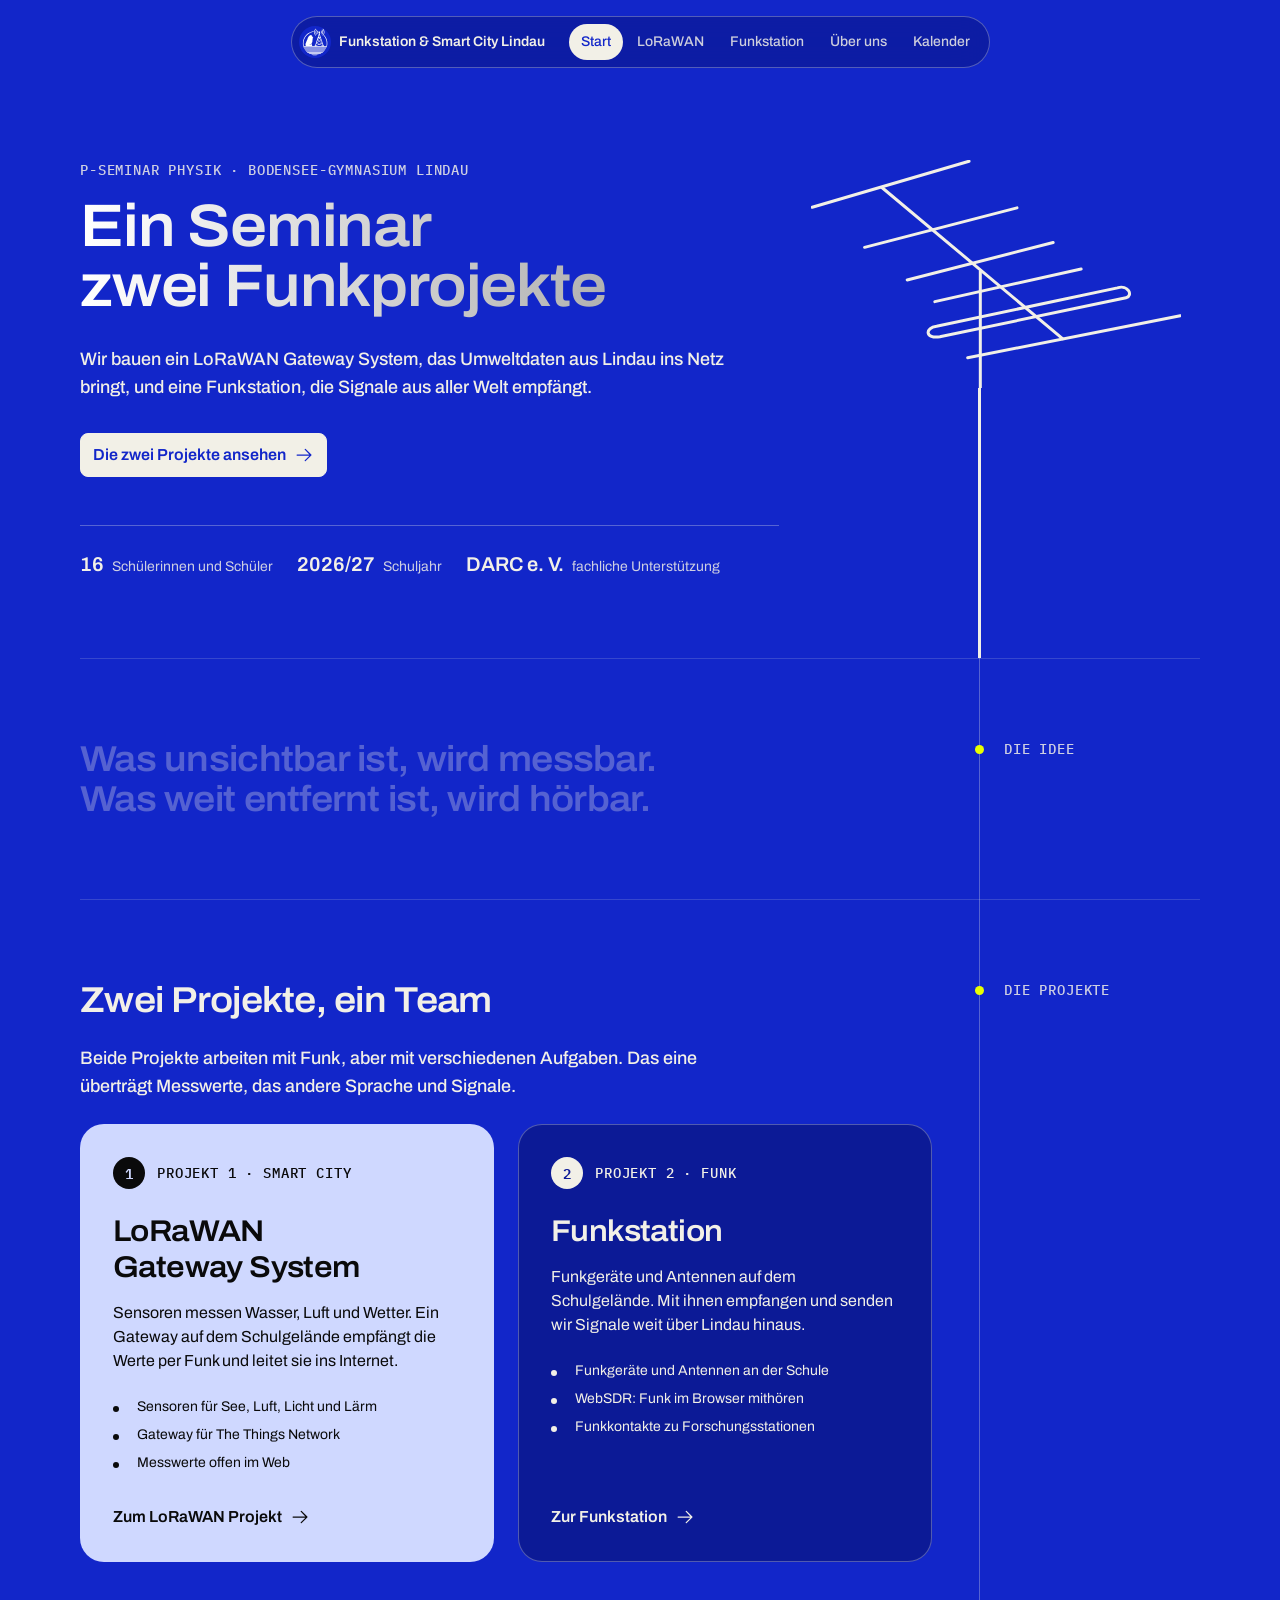
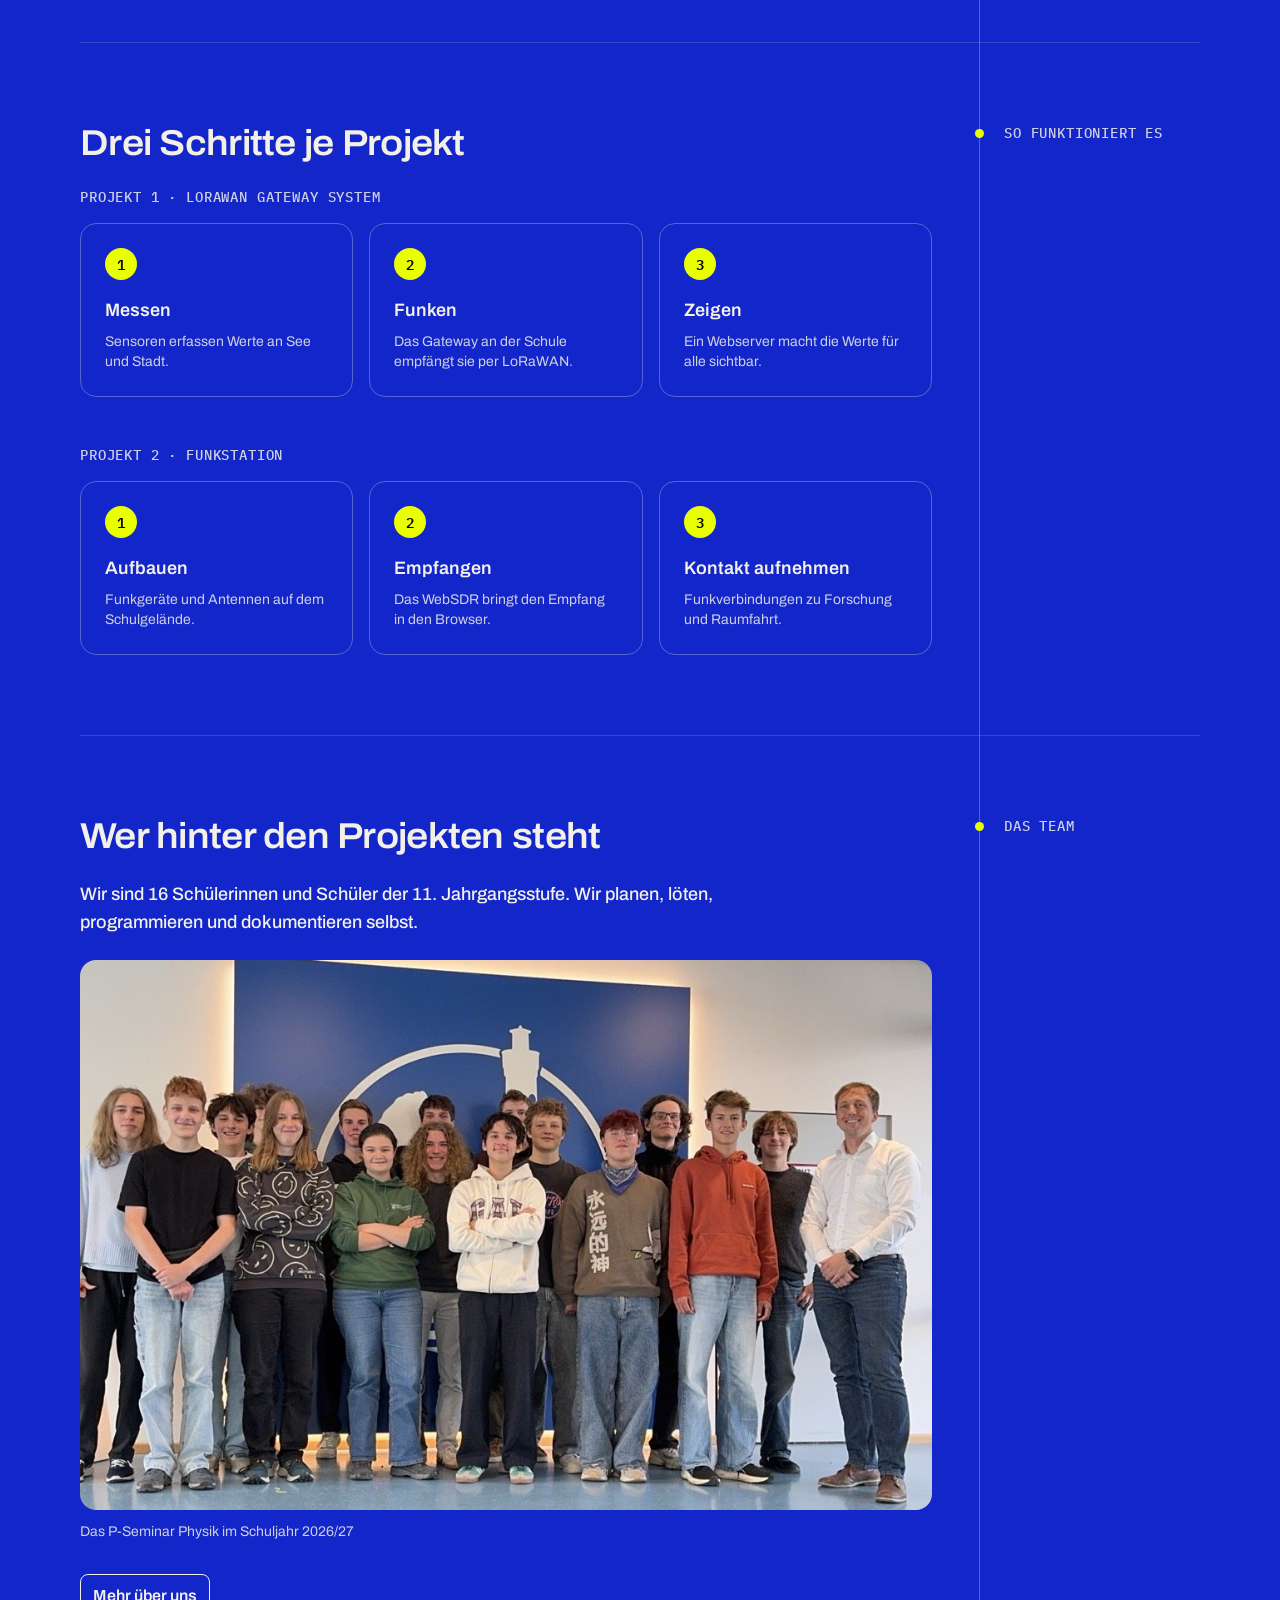
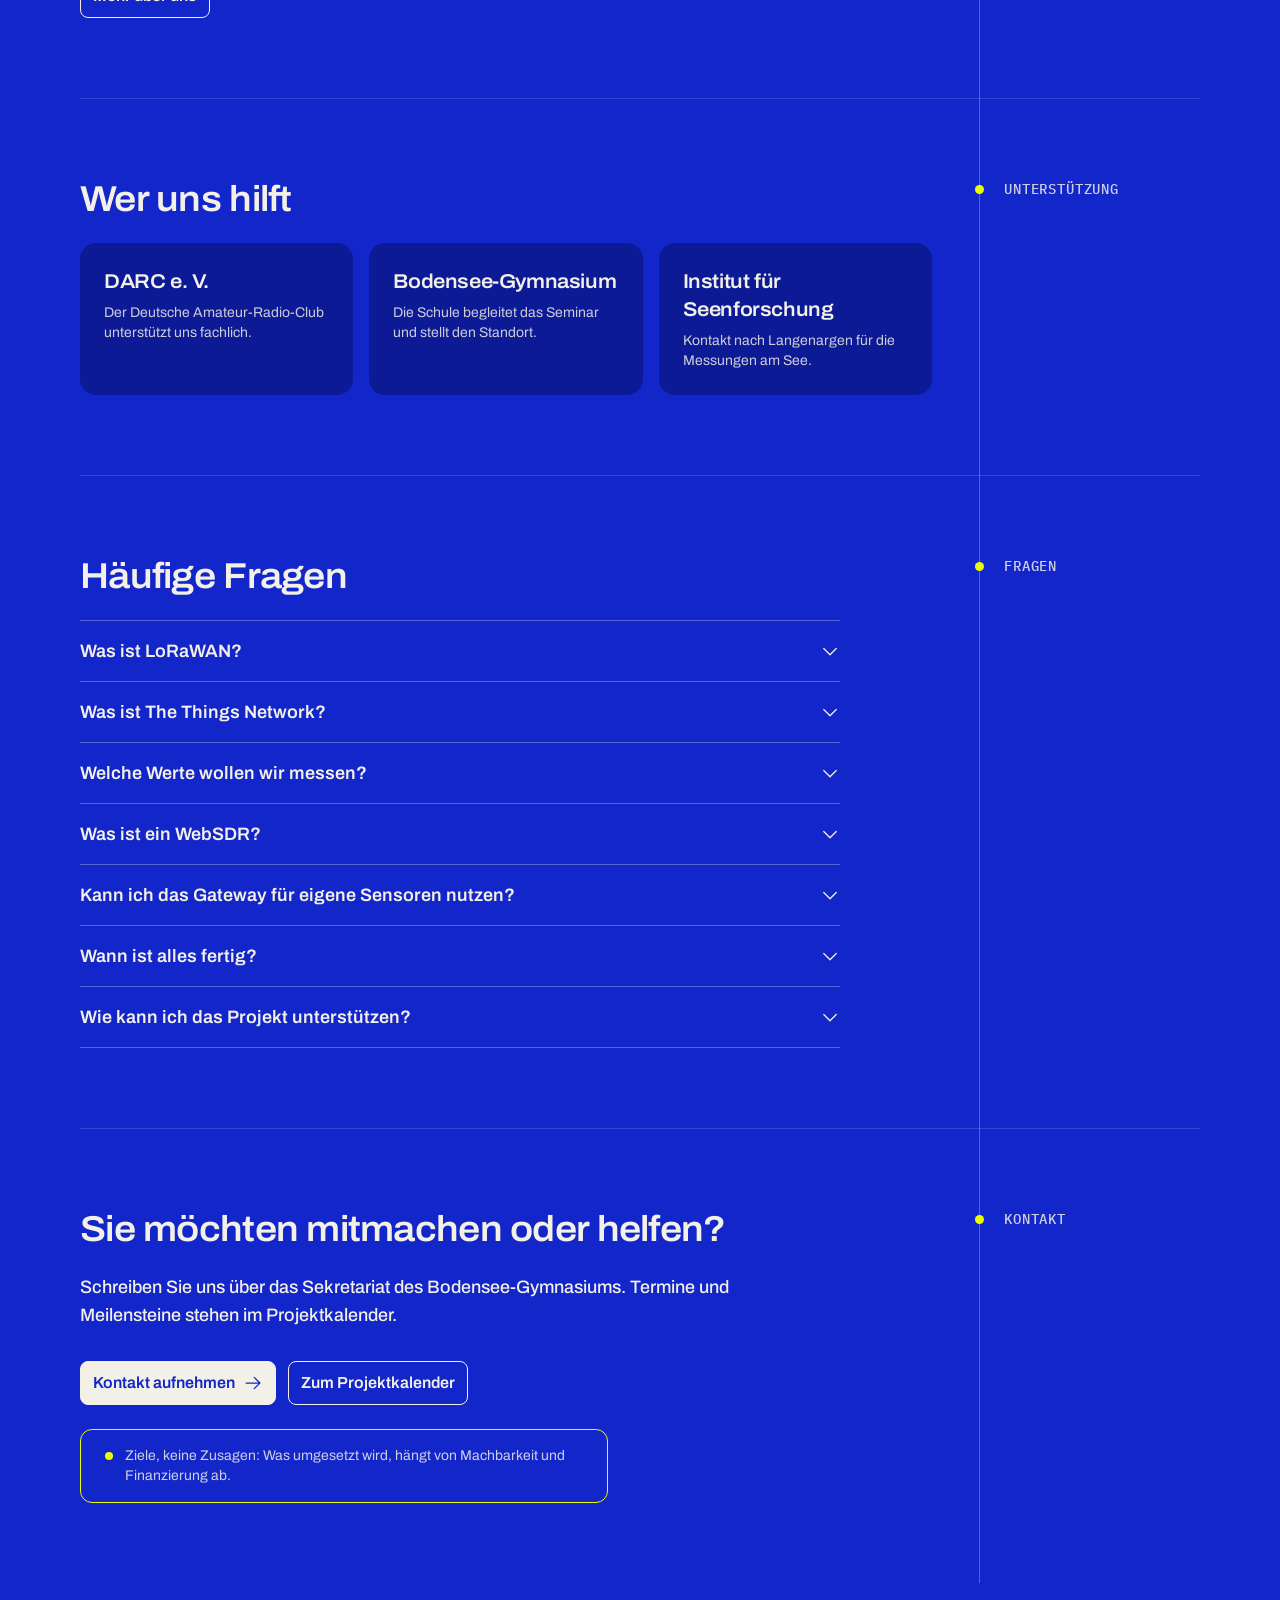
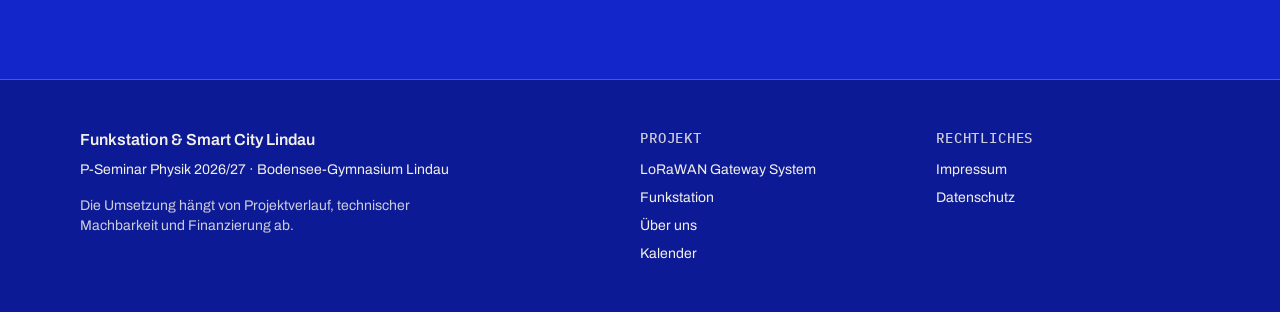
==== commit 03293d4e: "Add team photo to start and about pages Co-Authored-By: Claude Opus 5.5 <noreply@anthropic.com>" ====
--- a/index.html
+++ b/index.html
@@ -164,6 +164,25 @@
             </div>
           </section>
 
+          <section class="section" aria-labelledby="team-title">
+            <p class="label section__label">Das Team</p>
+            <div class="section__body" data-reveal>
+              <h2 id="team-title">Wer hinter den Projekten steht</h2>
+              <p class="lead">
+                Wir sind 16 Schülerinnen und Schüler der 11. Jahrgangsstufe. Wir planen, löten, programmieren und
+                dokumentieren selbst.
+              </p>
+              <figure class="photo">
+                <img src="assets/img/team.jpg" width="1024" height="661" loading="lazy" decoding="async"
+                  alt="Gruppenfoto des Seminars: Schülerinnen, Schüler und Betreuung stehen vor einer blauen Wand mit dem Logo der Schule." />
+                <figcaption>Das P-Seminar Physik im Schuljahr 2026/27</figcaption>
+              </figure>
+              <div class="btn-row">
+                <a class="btn" href="ueber-uns.html">Mehr über uns</a>
+              </div>
+            </div>
+          </section>
+
           <section class="section" aria-labelledby="partner-title">
             <p class="label section__label">Unterstützung</p>
             <div class="section__body" data-reveal>
--- a/assets/css/content.css
+++ b/assets/css/content.css
@@ -389,3 +389,20 @@
 .prose address {
   color: var(--text-soft);
 }
+
+/* --------------------------------------------------------------------------
+   Foto mit Bildunterschrift
+   -------------------------------------------------------------------------- */
+
+.photo img {
+  width: 100%;
+  height: auto;
+  border-radius: var(--radius-2xl);
+}
+
+.photo figcaption {
+  margin-top: var(--space-100);
+  font-size: var(--text-sm);
+  line-height: var(--leading-sm);
+  color: var(--text-soft);
+}
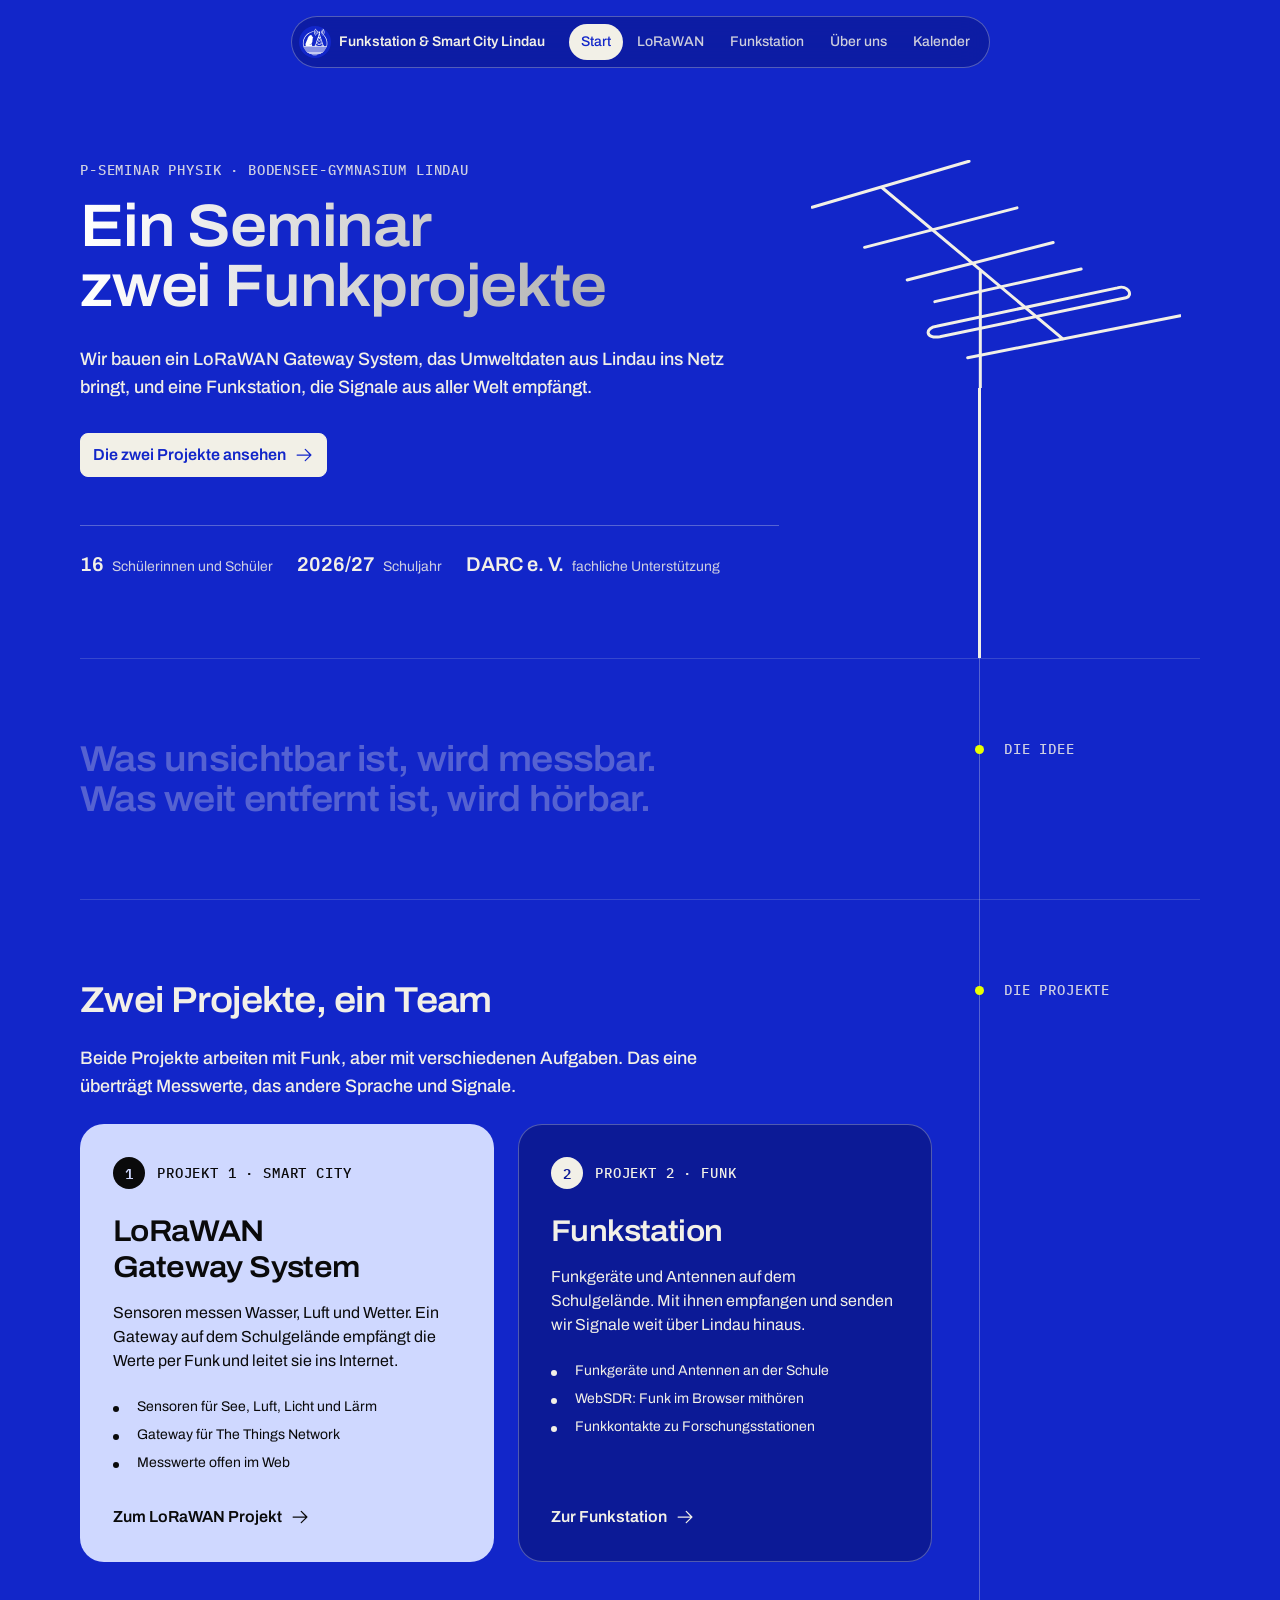
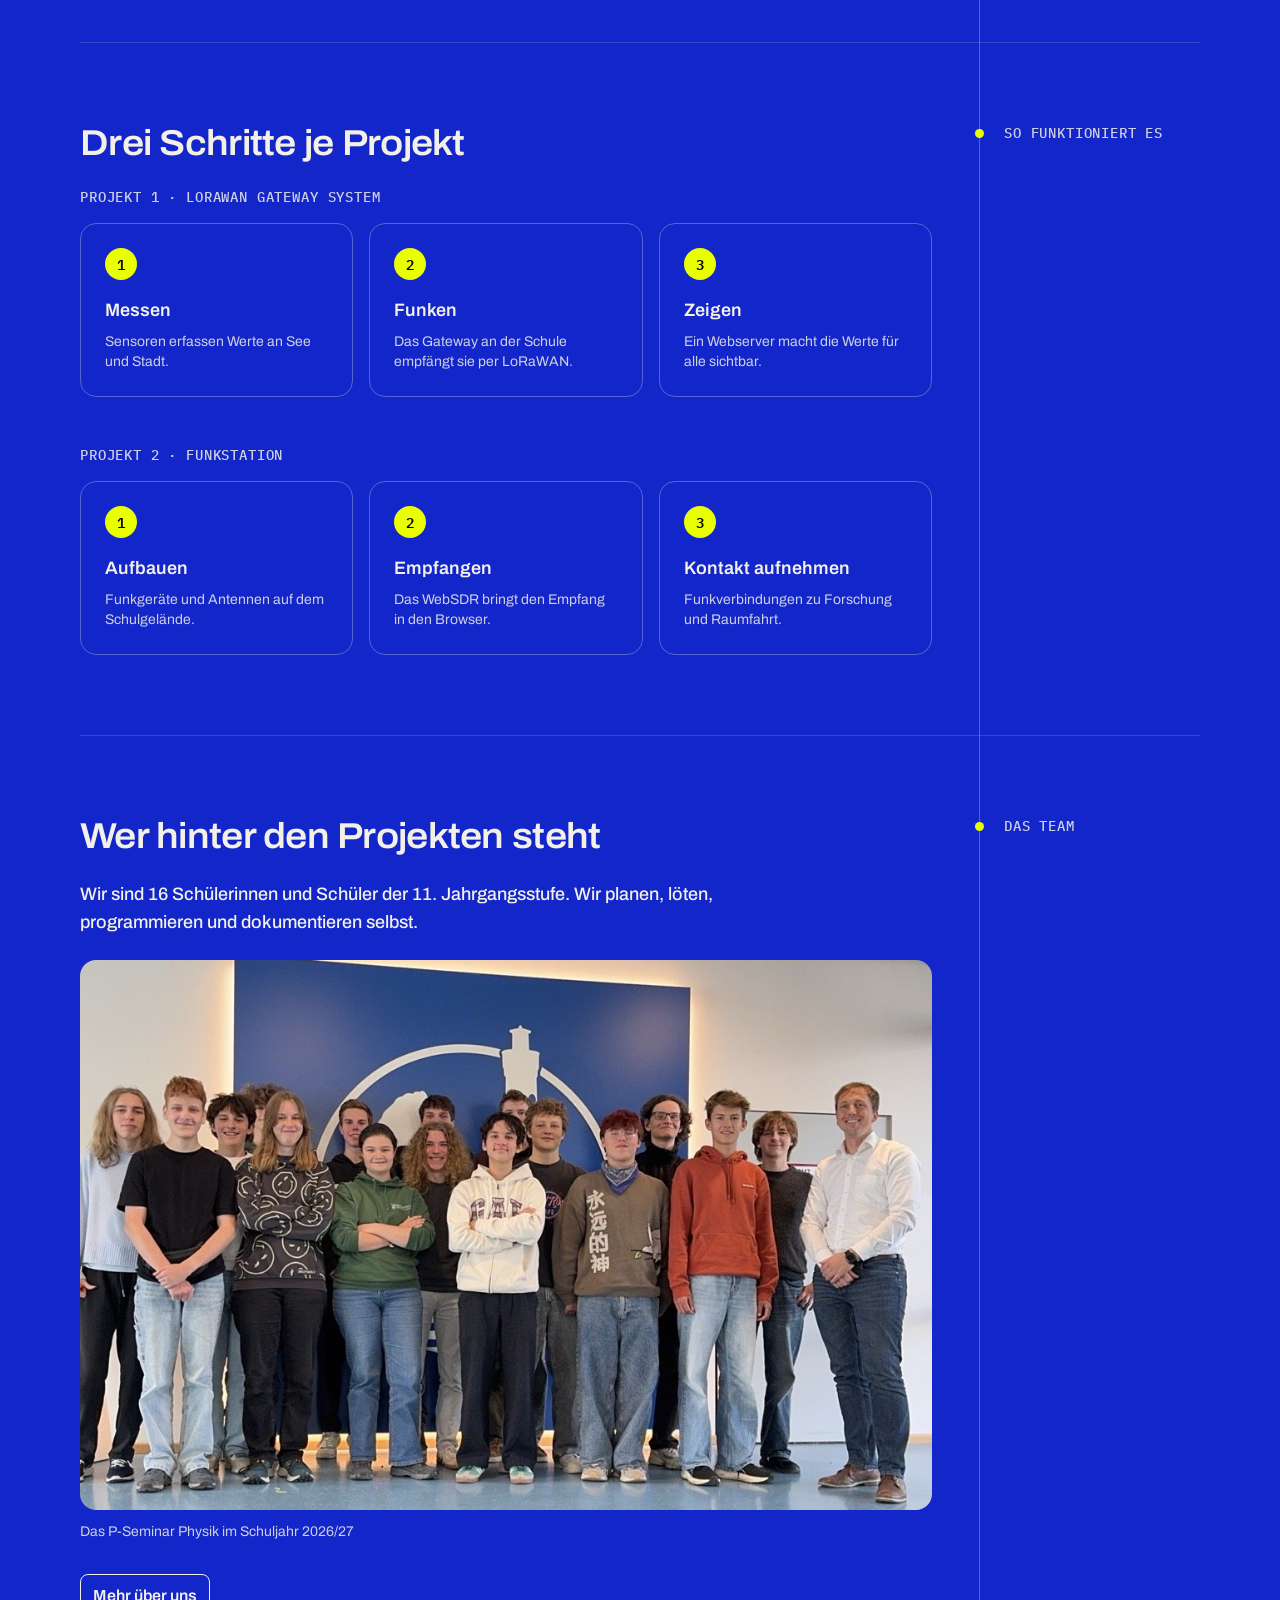
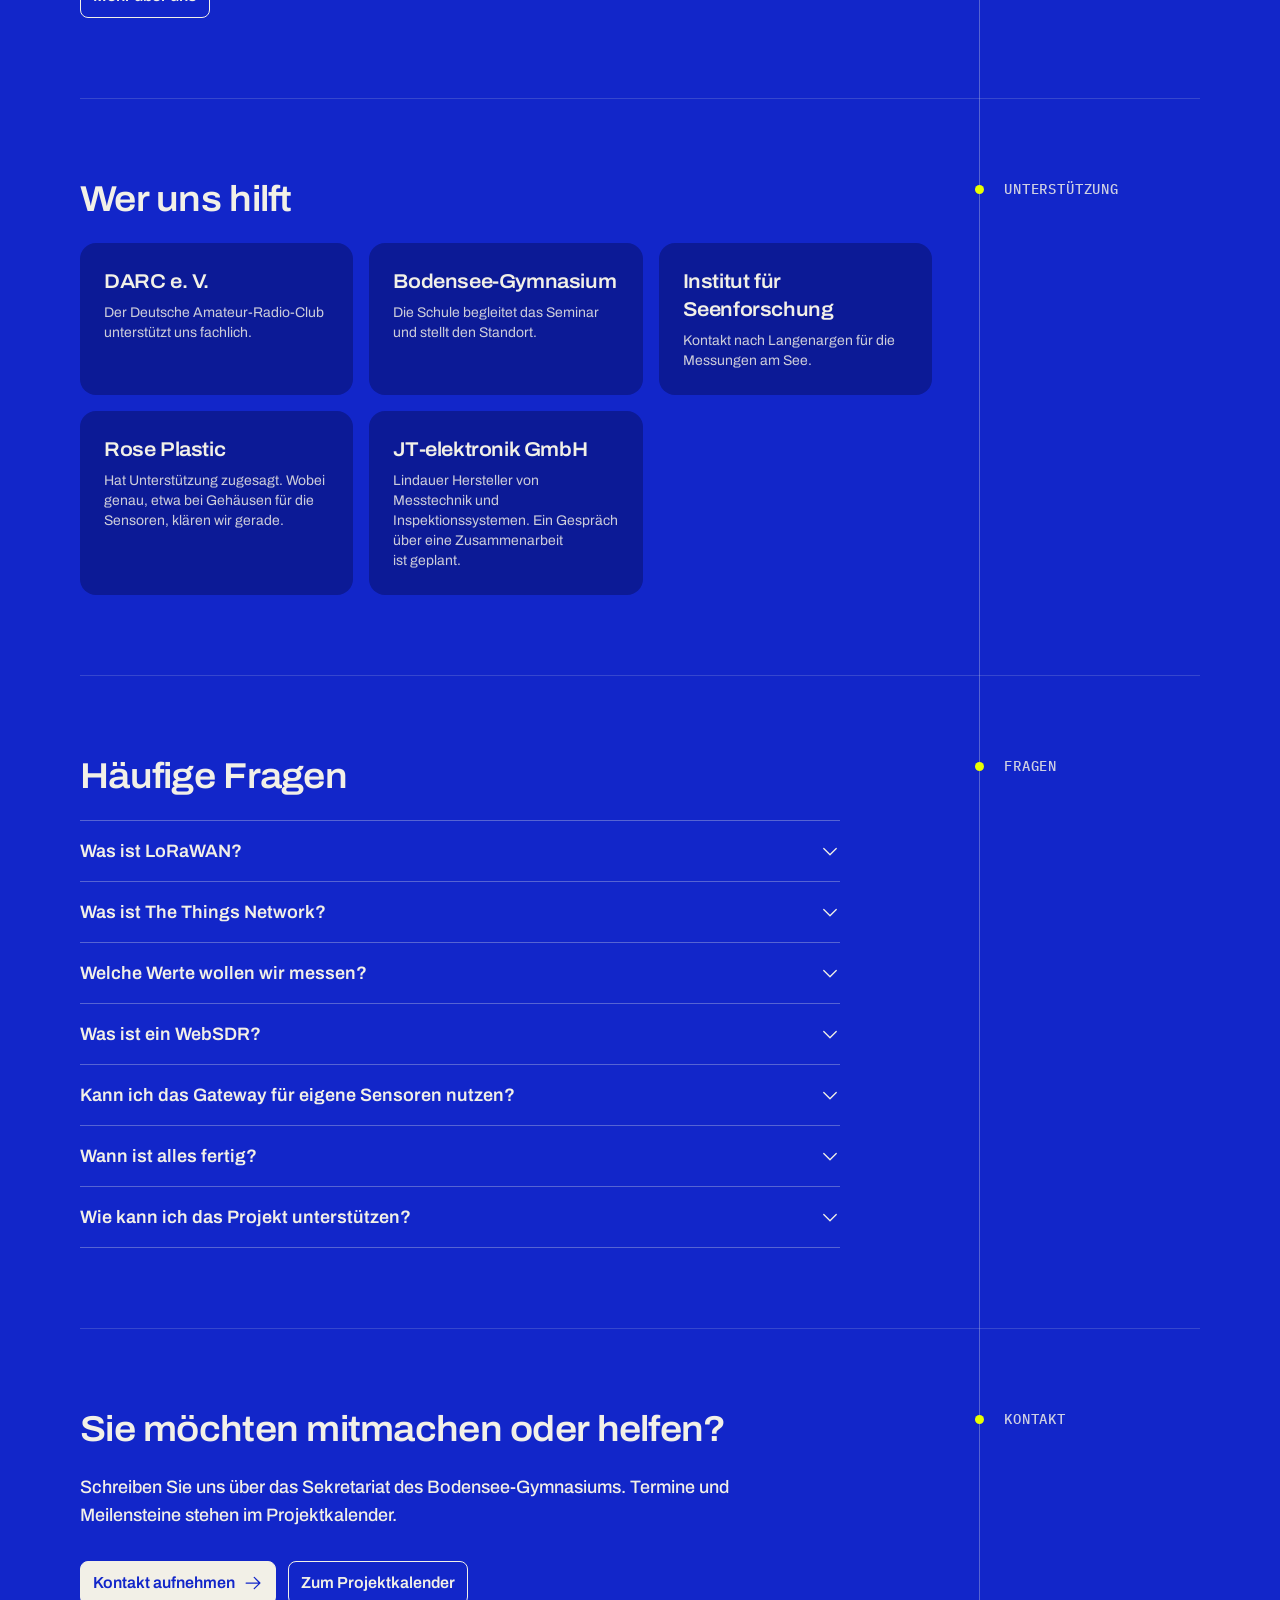
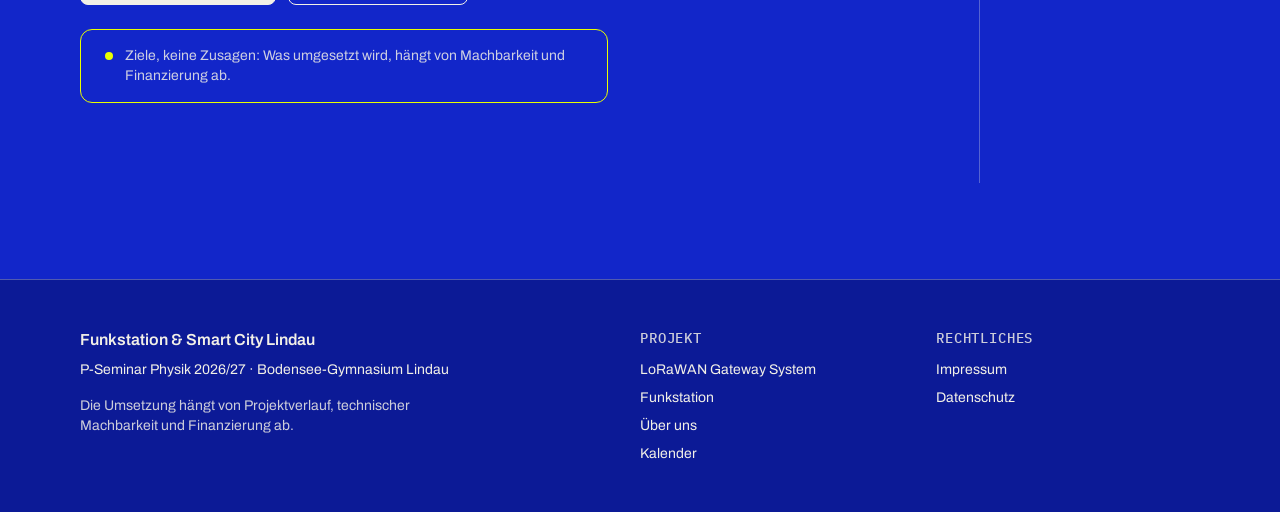
==== commit 50289a1a: "Add Rose Plastic and JT-elektronik as partners Co-Authored-By: Claude Opus 5.5 <noreply@anthropic.co" ====
--- a/index.html
+++ b/index.html
@@ -200,6 +200,14 @@
                   <h3>Institut für Seenforschung</h3>
                   <p>Kontakt nach Langenargen für die Messungen am See.</p>
                 </div>
+                <div class="card">
+                  <h3>Rose Plastic</h3>
+                  <p>Hat Unterstützung zugesagt. Wobei genau, etwa bei Gehäusen für die Sensoren, klären wir gerade.</p>
+                </div>
+                <div class="card">
+                  <h3>JT-elektronik GmbH</h3>
+                  <p>Lindauer Hersteller von Messtechnik und Inspektionssystemen. Ein Gespräch über eine Zusammenarbeit ist geplant.</p>
+                </div>
               </div>
             </div>
           </section>
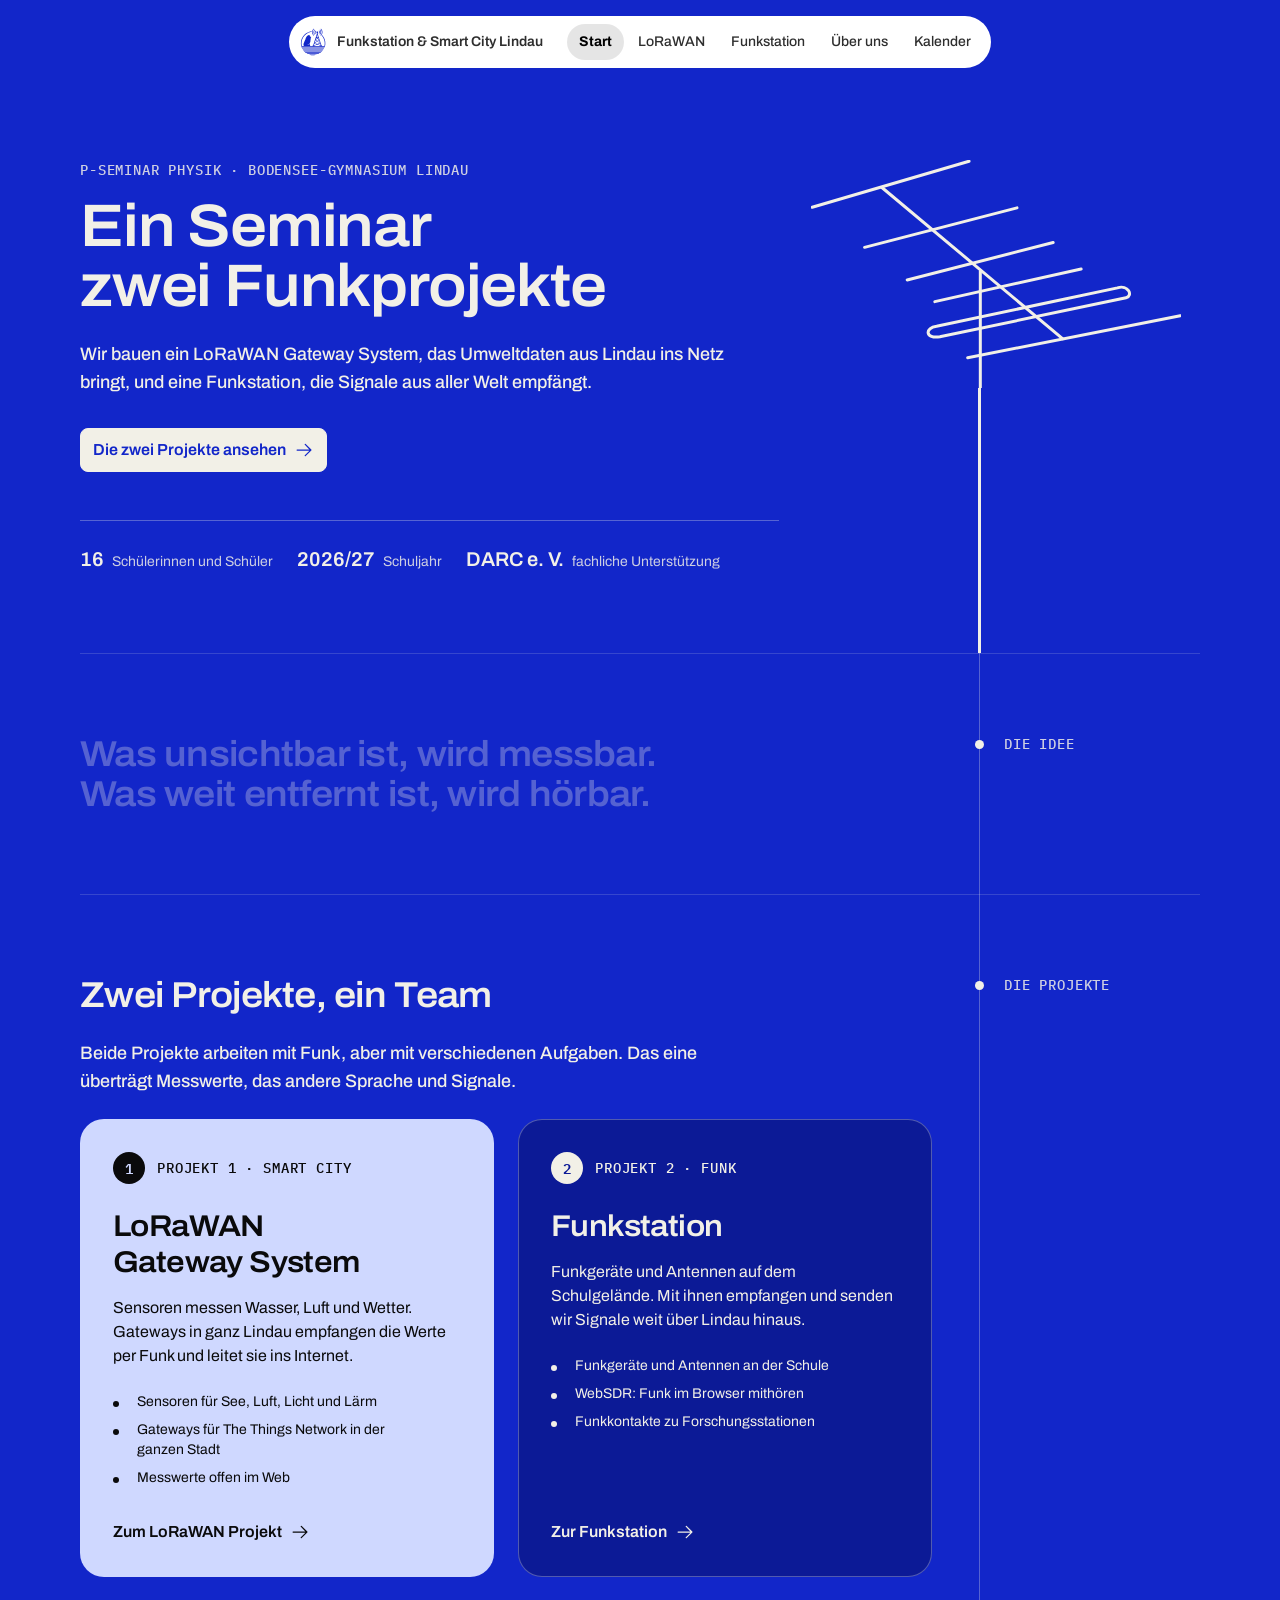
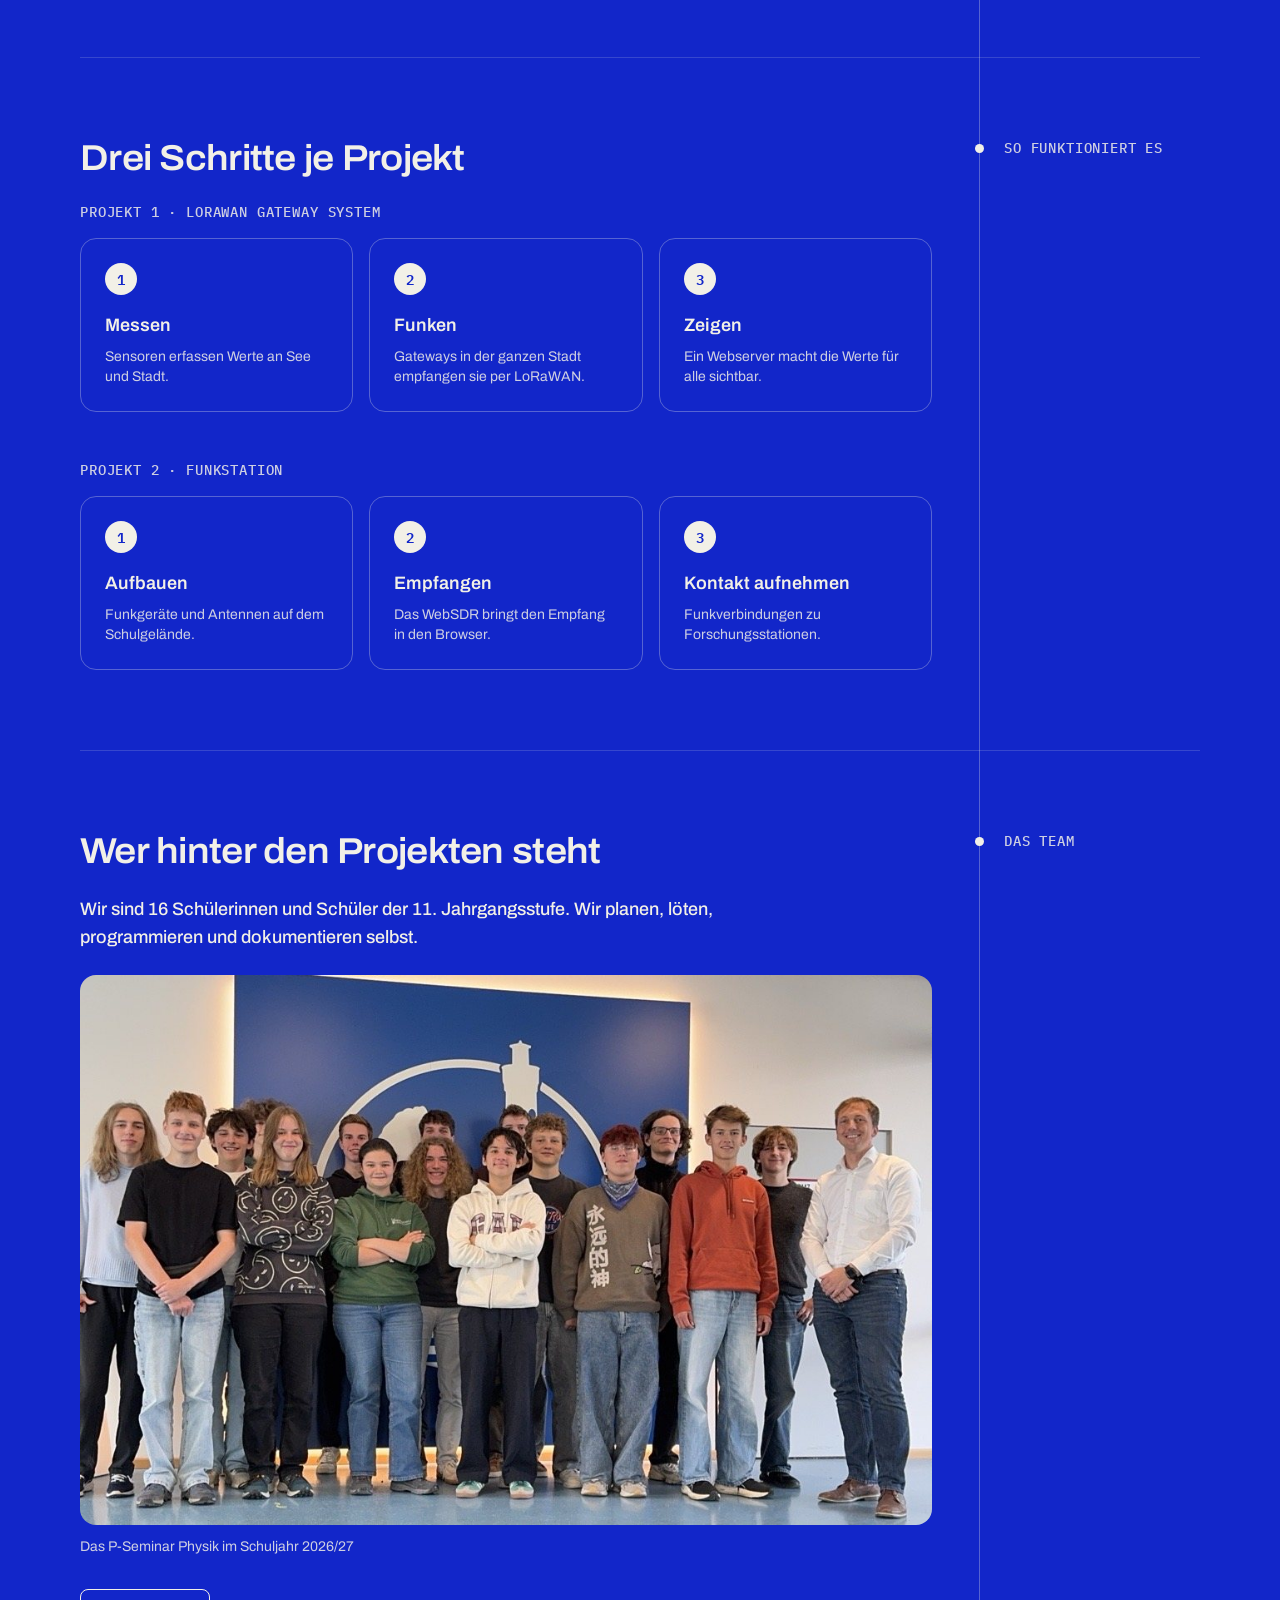
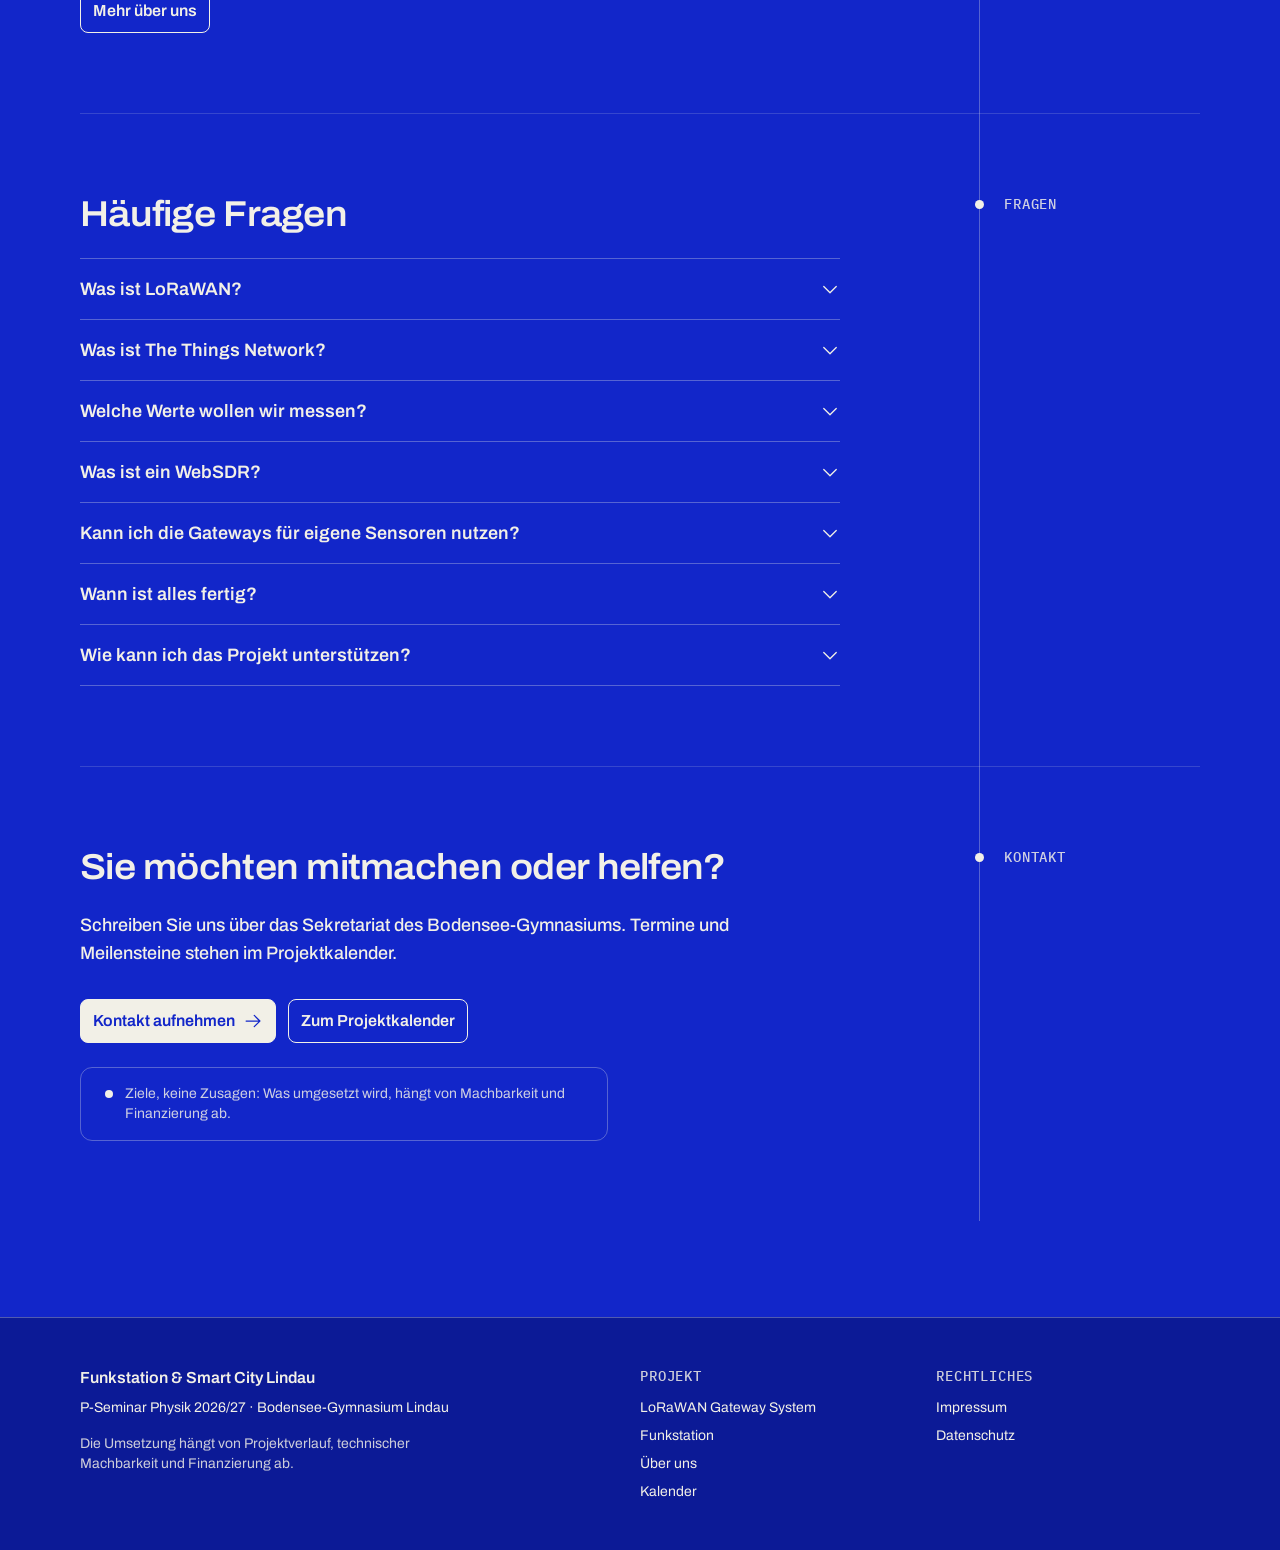
==== commit 3f96b753: "shg" ====
--- a/index.html
+++ b/index.html
@@ -31,7 +31,7 @@
     <header class="site-header">
       <div class="site-header__inner">
         <a class="brand" href="index.html">
-          <img class="brand__mark" src="logoblue.svg" width="32" height="32" alt="" />
+          <img class="brand__mark" src="assets/img/logo.svg" width="32" height="32" alt="" />
           <span>Funkstation &amp; Smart City Lindau</span>
         </a>
         <button class="nav-toggle" type="button" aria-expanded="false" aria-controls="site-nav" aria-label="Menü öffnen">
@@ -110,12 +110,12 @@
                   <span class="project__no"><b><span>1</span></b>Projekt 1 · Smart City</span>
                   <h3>LoRaWAN Gateway System</h3>
                   <p>
-                    Sensoren messen Wasser, Luft und Wetter. Ein Gateway auf dem Schulgelände empfängt die
+                    Sensoren messen Wasser, Luft und Wetter. Gateways in ganz Lindau empfangen die
                     Werte per Funk und leitet sie ins Internet.
                   </p>
                   <ul class="bullets">
                     <li>Sensoren für See, Luft, Licht und Lärm</li>
-                    <li>Gateway für The Things Network</li>
+                    <li>Gateways für The Things Network in der ganzen Stadt</li>
                     <li>Messwerte offen im Web</li>
                   </ul>
                   <span class="project__more">Zum LoRaWAN Projekt <svg class="icon" viewBox="0 0 256 256" aria-hidden="true"><path d="M221.66,133.66l-72,72a8,8,0,0,1-11.32-11.32L196.69,136H40a8,8,0,0,1,0-16H196.69L138.34,61.66a8,8,0,0,1,11.32-11.32l72,72A8,8,0,0,1,221.66,133.66Z"/></svg></span>
@@ -148,7 +148,7 @@
                 <p class="label">Projekt 1 · LoRaWAN Gateway System</p>
                 <ol class="steps">
                   <li><strong>Messen</strong><span>Sensoren erfassen Werte an See und Stadt.</span></li>
-                  <li><strong>Funken</strong><span>Das Gateway an der Schule empfängt sie per LoRaWAN.</span></li>
+                  <li><strong>Funken</strong><span>Gateways in der ganzen Stadt empfangen sie per LoRaWAN.</span></li>
                   <li><strong>Zeigen</strong><span>Ein Webserver macht die Werte für alle sichtbar.</span></li>
                 </ol>
               </div>
@@ -158,7 +158,7 @@
                 <ol class="steps">
                   <li><strong>Aufbauen</strong><span>Funkgeräte und Antennen auf dem Schulgelände.</span></li>
                   <li><strong>Empfangen</strong><span>Das WebSDR bringt den Empfang in den Browser.</span></li>
-                  <li><strong>Kontakt aufnehmen</strong><span>Funkverbindungen zu Forschung und Raumfahrt.</span></li>
+                  <li><strong>Kontakt aufnehmen</strong><span>Funkverbindungen zu Forschungsstationen.</span></li>
                 </ol>
               </div>
             </div>
@@ -183,34 +183,6 @@
             </div>
           </section>
 
-          <section class="section" aria-labelledby="partner-title">
-            <p class="label section__label">Unterstützung</p>
-            <div class="section__body" data-reveal>
-              <h2 id="partner-title">Wer uns hilft</h2>
-              <div class="card-grid">
-                <div class="card">
-                  <h3>DARC e.&nbsp;V.</h3>
-                  <p>Der Deutsche Amateur-Radio-Club unterstützt uns fachlich.</p>
-                </div>
-                <div class="card">
-                  <h3>Bodensee-Gymnasium</h3>
-                  <p>Die Schule begleitet das Seminar und stellt den Standort.</p>
-                </div>
-                <div class="card">
-                  <h3>Institut für Seenforschung</h3>
-                  <p>Kontakt nach Langenargen für die Messungen am See.</p>
-                </div>
-                <div class="card">
-                  <h3>Rose Plastic</h3>
-                  <p>Hat Unterstützung zugesagt. Wobei genau, etwa bei Gehäusen für die Sensoren, klären wir gerade.</p>
-                </div>
-                <div class="card">
-                  <h3>JT-elektronik GmbH</h3>
-                  <p>Lindauer Hersteller von Messtechnik und Inspektionssystemen. Ein Gespräch über eine Zusammenarbeit ist geplant.</p>
-                </div>
-              </div>
-            </div>
-          </section>
 
           <section class="section" aria-labelledby="faq-title">
             <p class="label section__label">Fragen</p>
@@ -223,7 +195,7 @@
                 </details>
                 <details>
                   <summary>Was ist The Things Network?<svg class="icon" viewBox="0 0 256 256" aria-hidden="true"><path d="M213.66,101.66l-80,80a8,8,0,0,1-11.32,0l-80-80A8,8,0,0,1,53.66,90.34L128,164.69l74.34-74.35a8,8,0,0,1,11.32,11.32Z"/></svg></summary>
-                  <p>The Things Network ist ein gemeinschaftlich betriebenes Netz aus LoRaWAN Gateways. Es leitet die Daten der Sensoren ins Internet weiter. Unser Gateway wird ein Teil davon.</p>
+                  <p>The Things Network ist ein gemeinschaftlich betriebenes Netz aus LoRaWAN Gateways. Es leitet die Daten der Sensoren ins Internet weiter. Unsere Gateways werden ein Teil davon.</p>
                 </details>
                 <details>
                   <summary>Welche Werte wollen wir messen?<svg class="icon" viewBox="0 0 256 256" aria-hidden="true"><path d="M213.66,101.66l-80,80a8,8,0,0,1-11.32,0l-80-80A8,8,0,0,1,53.66,90.34L128,164.69l74.34-74.35a8,8,0,0,1,11.32,11.32Z"/></svg></summary>
@@ -234,7 +206,7 @@
                   <p>Ein WebSDR ist eine Empfangsstation, die man über den Browser bedient. Damit kann jede und jeder Funkstationen mithören, ohne selbst ein Funkgerät zu besitzen.</p>
                 </details>
                 <details>
-                  <summary>Kann ich das Gateway für eigene Sensoren nutzen?<svg class="icon" viewBox="0 0 256 256" aria-hidden="true"><path d="M213.66,101.66l-80,80a8,8,0,0,1-11.32,0l-80-80A8,8,0,0,1,53.66,90.34L128,164.69l74.34-74.35a8,8,0,0,1,11.32,11.32Z"/></svg></summary>
+                  <summary>Kann ich die Gateways für eigene Sensoren nutzen?<svg class="icon" viewBox="0 0 256 256" aria-hidden="true"><path d="M213.66,101.66l-80,80a8,8,0,0,1-11.32,0l-80-80A8,8,0,0,1,53.66,90.34L128,164.69l74.34-74.35a8,8,0,0,1,11.32,11.32Z"/></svg></summary>
                   <p>Ja, das ist das Ziel. Über The Things Network können auch andere Menschen, Schulen und Organisationen in der Region ihre Sensoren anbinden.</p>
                 </details>
                 <details>
--- a/assets/css/base.css
+++ b/assets/css/base.css
@@ -80,12 +80,12 @@
 }
 
 ::selection {
-  background: var(--signal);
-  color: var(--ink);
+  background: var(--paper);
+  color: var(--blue);
 }
 
 :focus-visible {
-  outline: 2px solid var(--signal);
+  outline: 2px solid var(--paper);
   outline-offset: 3px;
 }
 
@@ -284,9 +284,10 @@
     transform var(--dur-color) var(--ease);
 }
 
+/* Hover: der Button hebt sich um 2 px, die Fläche wird etwas heller. */
 .btn:hover {
-  background: var(--paper);
-  color: var(--blue);
+  background: var(--line-soft);
+  transform: translateY(calc(-1 * var(--space-25)));
 }
 
 .btn:active {
@@ -299,9 +300,8 @@
 }
 
 .btn--solid:hover {
-  border-color: var(--signal);
-  background: var(--signal);
-  color: var(--ink);
+  border-color: #ffffff;
+  background: #ffffff;
 }
 
 .btn .icon {
@@ -339,6 +339,14 @@
   justify-content: center;
   padding-inline: var(--space-200);
   pointer-events: none;
+  transition:
+    transform var(--dur-move) var(--ease),
+    opacity var(--dur-color) var(--ease);
+}
+
+/* Beim Scrollen nach unten fährt die Navigation aus dem Bild (site.js). */
+.site-header.is-hidden {
+  transform: translateY(calc(-100% - var(--space-200)));
 }
 
 .site-header__inner {
@@ -348,21 +356,15 @@
   align-items: center;
   gap: var(--space-200);
   padding: var(--space-75);
+  border-radius: var(--radius-full);
+  background: var(--header-bg);
+  color: var(--header-text);
   pointer-events: auto;
 }
 
-/* Das Glas liegt auf einer eigenen Ebene: backdrop-filter direkt auf der Leiste
-   würde das fixierte Handymenü in die Leiste einsperren. */
-.site-header__inner::before {
-  content: "";
-  position: absolute;
-  inset: 0;
-  z-index: -1;
-  border: 1px solid var(--line);
-  border-radius: var(--radius-full);
-  background: var(--glass);
-  -webkit-backdrop-filter: blur(16px);
-  backdrop-filter: blur(16px);
+/* Auf Weiß braucht der Fokusrahmen eine dunkle Farbe. */
+.site-header :focus-visible {
+  outline-color: var(--header-active);
 }
 
 .brand {
@@ -383,7 +385,6 @@
   flex: none;
   width: 32px;
   height: 32px;
-  border-radius: var(--radius-full);
 }
 
 .site-nav {
@@ -401,20 +402,21 @@
   font-weight: 500;
   line-height: var(--leading-sm);
   text-decoration: none;
-  color: var(--text-soft);
+  color: var(--header-text);
   transition:
     background-color var(--dur-color) var(--ease),
     color var(--dur-color) var(--ease);
 }
 
 .site-nav a:hover {
-  background: var(--line-soft);
-  color: var(--paper);
+  background: var(--header-hover);
+  color: var(--header-active);
 }
 
 .site-nav a[aria-current="page"] {
-  background: var(--paper);
-  color: var(--blue);
+  background: var(--header-active-bg);
+  font-weight: 700;
+  color: var(--header-active);
 }
 
 /* Zwei Striche, die sich beim Öffnen zu einem Kreuz drehen. */
@@ -427,7 +429,7 @@
   padding: 0;
   border: 0;
   border-radius: var(--radius-full);
-  background: var(--paper);
+  background: var(--header-hover);
   cursor: pointer;
 }
 
@@ -436,7 +438,7 @@
   left: 10px;
   width: 16px;
   height: 2px;
-  background: var(--blue);
+  background: var(--header-text);
   transition: transform var(--dur-move) var(--ease);
 }
 
@@ -473,9 +475,7 @@
     flex-direction: column;
     gap: var(--space-75);
     padding: var(--space-900) var(--page-pad) var(--space-400);
-    background: rgba(12, 26, 150, 0.94);
-    -webkit-backdrop-filter: blur(24px);
-    backdrop-filter: blur(24px);
+    background: var(--header-bg);
     opacity: 0;
     visibility: hidden;
     transition:
@@ -497,7 +497,7 @@
     font-size: var(--text-2xl);
     font-weight: 600;
     line-height: var(--leading-2xl);
-    color: var(--paper);
+    color: var(--header-text);
     opacity: 0;
     transform: translateY(var(--space-300));
     transition:
@@ -616,6 +616,12 @@
     transform: none !important;
   }
 
+  .site-header.is-hidden {
+    transform: none;
+    opacity: 0;
+    visibility: hidden;
+  }
+
   .site-nav a,
   .btn .icon,
   .nav-toggle span {
--- a/assets/css/content.css
+++ b/assets/css/content.css
@@ -70,7 +70,7 @@
   width: 9px;
   height: 9px;
   border-radius: var(--radius-full);
-  background: var(--signal);
+  background: var(--paper);
 }
 
 .section__label {
@@ -220,8 +220,8 @@
   height: 32px;
   margin-bottom: var(--space-200);
   border-radius: var(--radius-full);
-  background: var(--signal);
-  color: var(--ink);
+  background: var(--paper);
+  color: var(--blue);
   font-family: var(--font-mono);
   font-size: var(--text-sm);
   font-weight: 600;
@@ -274,7 +274,7 @@
   gap: var(--space-100);
   max-width: var(--measure);
   padding: var(--space-200) var(--space-300);
-  border: 1px solid var(--signal);
+  border: 1px solid var(--line);
   border-radius: var(--radius-xl);
   font-size: var(--text-sm);
   line-height: var(--leading-sm);
@@ -287,7 +287,7 @@
   height: 8px;
   margin-top: 6px;
   border-radius: var(--radius-full);
-  background: var(--signal);
+  background: var(--paper);
 }
 
 .bullets {
--- a/assets/css/home.css
+++ b/assets/css/home.css
@@ -23,11 +23,7 @@
 .hero h1 {
   max-width: var(--measure-hero);
   margin-top: var(--space-200);
-  padding-bottom: 0.08em;
-  background: linear-gradient(90deg, #ffffff, #9b9b9b);
-  -webkit-background-clip: text;
-  background-clip: text;
-  color: transparent;
+  color: var(--paper);
 }
 
 .hero .lead {
